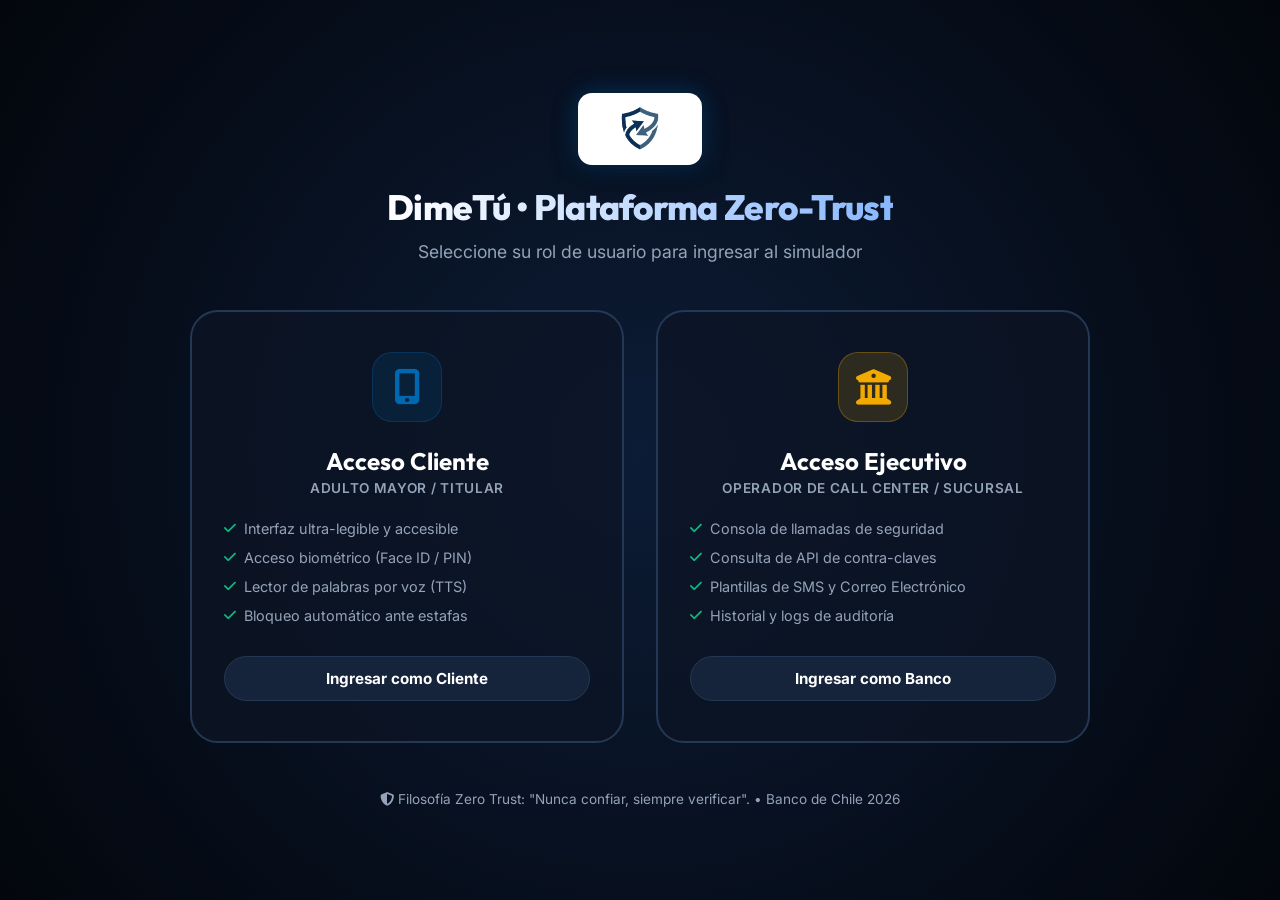
==== index.html @ 4e75d38d "Add DimeTu logo favicon" ====
<!DOCTYPE html>
<html lang="es">
<head>
  <meta charset="UTF-8">
  <meta name="viewport" content="width=device-width, initial-scale=1.0">
  <title>DimeTú - Banco de Chile | Portal de Seguridad Zero-Trust</title>
  <link rel="icon" type="image/png" href="assets/dimetu-logo.png">
  <!-- SEO Tags -->
  <meta name="description" content="DimeTú es una plataforma de seguridad bidireccional basada en Zero Trust. Elige ingresar como Cliente (Adulto Mayor) con interfaz adaptada o como Ejecutivo (Banco de Chile).">
  <meta name="author" content="Banco de Chile - Zero Trust Development">
  <!-- Stylesheets -->
  <link rel="stylesheet" href="style.css">
  <!-- Font Awesome for Icons -->
  <link rel="stylesheet" href="https://cdnjs.cloudflare.com/ajax/libs/font-awesome/6.4.0/css/all.min.css">
</head>
<body>

  <!-- 1. MAIN ROLE SELECTION PORTAL SCREEN -->
  <div class="portal-overlay active" id="state-portal">
    <div class="portal-content">
      <div class="portal-brand">
        <div class="portal-logo">
          <img src="assets/dimetu-logo.png" alt="DimeTú">
        </div>
        <h2>DimeTú &bull; Plataforma Zero-Trust</h2>
        <p>Seleccione su rol de usuario para ingresar al simulador</p>
      </div>

      <div class="portal-cards-grid">
        <!-- Role Card 1: Cliente (Abuelo) -->
        <button class="portal-card" id="enter-client-role-btn">
          <div class="portal-card-icon client">
            <i class="fa-solid fa-mobile-screen-button"></i>
          </div>
          <h3>Acceso Cliente</h3>
          <p class="portal-card-role">Adulto Mayor / Titular</p>
          <ul class="portal-card-features">
            <li><i class="fa-solid fa-check"></i> Interfaz ultra-legible y accesible</li>
            <li><i class="fa-solid fa-check"></i> Acceso biométrico (Face ID / PIN)</li>
            <li><i class="fa-solid fa-check"></i> Lector de palabras por voz (TTS)</li>
            <li><i class="fa-solid fa-check"></i> Bloqueo automático ante estafas</li>
          </ul>
          <span class="portal-card-btn">Ingresar como Cliente</span>
        </button>

        <!-- Role Card 2: Ejecutivo (Banco) -->
        <button class="portal-card" id="enter-bank-role-btn">
          <div class="portal-card-icon bank">
            <i class="fa-solid fa-building-columns"></i>
          </div>
          <h3>Acceso Ejecutivo</h3>
          <p class="portal-card-role">Operador de Call Center / Sucursal</p>
          <ul class="portal-card-features">
            <li><i class="fa-solid fa-check"></i> Consola de llamadas de seguridad</li>
            <li><i class="fa-solid fa-check"></i> Consulta de API de contra-claves</li>
            <li><i class="fa-solid fa-check"></i> Plantillas de SMS y Correo Electrónico</li>
            <li><i class="fa-solid fa-check"></i> Historial y logs de auditoría</li>
          </ul>
          <span class="portal-card-btn">Ingresar como Banco</span>
        </button>
      </div>

      <div class="portal-footer">
        <p><i class="fa-solid fa-shield-halved"></i> Filosofía Zero Trust: "Nunca confiar, siempre verificar". &bull; Banco de Chile 2026</p>
      </div>
    </div>
  </div>

  <!-- 2. CLIENT (GRANDFATHER) VIEW CONTAINER -->
  <div class="role-view-container" id="client-view-container" style="display: none;">
    <!-- Top Bar Client View -->
    <div class="view-header">
      <button class="portal-exit-btn" id="exit-client-btn">
        <i class="fa-solid fa-arrow-left"></i>
        Salir al Portal de Roles
      </button>
      <span class="view-title-tag"><i class="fa-solid fa-mobile-screen"></i> Vista Cliente (Adulto Mayor)</span>
    </div>

    <!-- Centered Smartphone Container -->
    <div class="device-pane client-centered-view">
      <div class="phone-bezel">
        <!-- Physical notch -->
        <div class="phone-notch">
          <div class="notch-speaker"></div>
        </div>
        
        <!-- Status Bar -->
        <div class="phone-status-bar">
          <span class="status-time">15:34</span>
          <div class="status-icons">
            <i class="fa-solid fa-wifi"></i>
            <i class="fa-solid fa-signal"></i>
            <i class="fa-solid fa-battery-three-quarters"></i>
          </div>
        </div>

        <!-- Touch Screen Container -->
        <div class="phone-screen">

          <!-- SCREEN STATE 1: Lock Screen (Face ID / Fingerprint Scan) -->
          <div class="screen-state" id="state-lock">
            <div class="lock-header">
              <h2>Seguridad DimeTú</h2>
              <p>Autentíquese para visualizar la palabra de seguridad de hoy.</p>
            </div>

            <div class="biometric-area">
              <!-- Scanner Frame -->
              <button class="faceid-scanner" id="faceid-scanner" aria-label="Escanear Face ID o Huella Digital">
                <div class="scanner-line"></div>
                <i class="fa-solid fa-face-viewfinder scanner-icon"></i>
              </button>
              <p class="biometric-status" id="biometric-status-msg">Presione el icono para ingresar</p>
            </div>

            <div class="lock-footer">
              <button class="fallback-btn" id="fallback-to-pin-btn">
                <i class="fa-solid fa-keyboard" style="margin-right: 8px;"></i>
                Ingresar con PIN de Celular
              </button>
              <div class="security-shield-footer" style="color: var(--text-secondary); font-size: 0.75rem;">
                <i class="fa-solid fa-lock"></i>
                Autenticación protegida por el celular
              </div>
            </div>
          </div>

          <!-- SCREEN STATE 2: PIN Fallback Screen -->
          <div class="screen-state pin-screen" id="state-pin">
            <div class="pin-header">
              <button class="back-btn" id="back-to-lock-btn" style="position: absolute; left: 1rem; top: 1rem;" aria-label="Volver">
                <i class="fa-solid fa-arrow-left"></i>
              </button>
              <h3>Clave del Dispositivo</h3>
              <p>Ingrese la clave de desbloqueo de su teléfono</p>
            </div>

            <!-- PIN Display Dots -->
            <div class="pin-dots-container">
              <div class="pin-dots">
                <div class="pin-dot"></div>
                <div class="pin-dot"></div>
                <div class="pin-dot"></div>
                <div class="pin-dot"></div>
              </div>
              <p style="text-align: center; font-size: 0.8rem; color: var(--text-secondary); font-style: italic;">
                PIN de prueba: <strong>1234</strong>
              </p>
            </div>

            <!-- Custom Keyboard Pad -->
            <div class="pin-pad">
              <button class="pin-key" data-val="1">1</button>
              <button class="pin-key" data-val="2">2</button>
              <button class="pin-key" data-val="3">3</button>
              <button class="pin-key" data-val="4">4</button>
              <button class="pin-key" data-val="5">5</button>
              <button class="pin-key" data-val="6">6</button>
              <button class="pin-key" data-val="7">7</button>
              <button class="pin-key" data-val="8">8</button>
              <button class="pin-key" data-val="9">9</button>
              <button class="pin-key clear-key" data-val="clear">Limpiar</button>
              <button class="pin-key" data-val="0">0</button>
              <button class="pin-key clear-key" style="opacity: 0; pointer-events: none;">Blank</button>
            </div>
          </div>

          <!-- SCREEN STATE 3: App Dashboard (Revealing the word - Accessible design) -->
          <div class="screen-state dashboard-screen" id="state-dashboard">
            <nav class="app-navbar">
              <div class="app-logo">
                <div class="app-logo-icon">
                  <img src="assets/dimetu-logo.png" alt="DimeTú">
                </div>
                <span class="app-logo-text">DimeTú</span>
              </div>
              <button class="lock-app-btn" id="lock-app-manual" title="Bloquear aplicación" aria-label="Bloquear aplicación">
                <i class="fa-solid fa-right-from-bracket"></i>
              </button>
            </nav>

            <div class="dash-content">
              <!-- Default Verify Button (Big and central for tactile accuracy) -->
              <button class="verify-trigger-btn" id="verify-trigger" aria-label="Verificar Palabra de Hoy">
                <i class="fa-solid fa-key verify-icon"></i>
                <span class="verify-text">Ver palabra<br>de hoy</span>
              </button>

              <!-- Result Word Card (Highly Legible, Big Text) -->
              <div class="word-card" id="word-result-card">
                <div class="word-card-header">
                  <div class="pulse-dot"></div>
                  <span>Identidad Bancaria</span>
                </div>
                
                <div class="word-display-container">
                  <p class="word-text-large" id="client-word">Cóndor Azul</p>
                  <p class="word-meaning-hint">Contra-clave oficial de hoy</p>
                </div>

                <!-- Web speech vocalizer -->
                <button class="audio-btn" id="audio-speaker-btn" aria-label="Escuchar palabra en voz alta">
                  <i class="fa-solid fa-volume-high"></i>
                  <span>Escuchar Palabra</span>
                </button>
                
                <p style="font-size: 0.75rem; color: var(--text-secondary); line-height: 1.3; max-width: 90%;">
                  El ejecutivo del banco que le llama debe decirle exactamente este código.
                </p>
              </div>
            </div>

            <!-- Footer navigation -->
            <div class="dash-footer">
              <button class="history-btn" id="open-history-btn">
                <i class="fa-solid fa-clock-rotate-left"></i>
                Ver palabras de la semana
              </button>
              
              <div class="security-shield-footer">
                <i class="fa-solid fa-shield-halved"></i>
                <span>Verificación segura activa</span>
              </div>
            </div>
          </div>

          <!-- SCREEN STATE 4: History Overlay Screen -->
          <div class="screen-state history-screen" id="state-history">
            <div class="history-nav">
              <button class="back-btn" id="back-to-dash-btn" aria-label="Volver al panel principal">
                <i class="fa-solid fa-arrow-left"></i>
              </button>
              <h3>Palabras de la Semana</h3>
            </div>

            <!-- List items populated dynamically by script -->
            <div class="history-list" id="history-list-container">
              <!-- Simulated elements will render here -->
            </div>
          </div>

          <!-- SCREEN STATE 5: Active Remote Control Warning Lockout Screen -->
          <div class="screen-state remote-blocked-screen" id="state-remote-blocked">
            <div class="warning-animation">
              <i class="fa-solid fa-triangle-exclamation"></i>
            </div>
            <h2 class="danger-title">Acceso Bloqueado</h2>
            <p class="danger-desc">
              Se ha detectado software de control remoto activo (como <span>AnyDesk</span> o <span>TeamViewer</span>) en su dispositivo.
            </p>
            <div class="security-tip-box">
              <strong style="color: var(--danger); display: block; margin-bottom: 4px;">Por seguridad de sus cuentas:</strong>
              Para protegerlo de fraudes y manipulación a distancia, DimeTú suspende la visualización del código mientras estas herramientas estén en ejecución. Cierre la sesión remota para desbloquear.
            </div>
          </div>

        </div>
      </div>
    </div>

    <!-- COLLAPSIBLE SIMULATOR DRAWER (For Developer Testing inside Client View) -->
    <div class="developer-drawer" id="developer-drawer">
      <button class="drawer-toggle-btn" id="drawer-toggle-btn">
        <i class="fa-solid fa-sliders"></i>
        <span>Simular Amenazas</span>
      </button>
      <div class="drawer-content">
        <h4>Panel de Pruebas de Seguridad</h4>
        <p style="font-size: 0.75rem; color: var(--text-secondary); margin-bottom: 1rem;">
          Usa estos controles para simular incidentes en el teléfono del abuelo.
        </p>
        
        <!-- Toggle Biometrics Fail -->
        <div class="drawer-control-item">
          <label class="switch-label">
            <input type="checkbox" id="biometrics-fail-drawer">
            <span>Fuerza Fallo Biométrico</span>
          </label>
        </div>

        <!-- Toggle Remote Access Detected -->
        <div class="drawer-control-item">
          <label class="switch-label danger-switch">
            <input type="checkbox" id="remote-control-drawer">
            <span>Simular Control Remoto Activo</span>
          </label>
        </div>
      </div>
    </div>
  </div>

  <!-- 3. BANK EXECUTIVE VIEW CONTAINER -->
  <div class="role-view-container" id="bank-view-container" style="display: none;">
    <!-- Top Bar Bank View -->
    <div class="view-header">
      <button class="portal-exit-btn" id="exit-bank-btn">
        <i class="fa-solid fa-arrow-left"></i>
        Salir al Portal de Roles
      </button>
      <span class="view-title-tag"><i class="fa-solid fa-building-columns"></i> Vista Banco (Consola Ejecutiva)</span>
    </div>

    <div class="main-container bank-dashboard-layout">
      <!-- Left Panel: Call Center Console -->
      <div class="control-pane">
        <!-- Call Center Widget -->
        <div class="panel-card">
          <h2 class="panel-title">
            <i class="fa-solid fa-headset"></i>
            Centro de Llamados & API del Banco
          </h2>

          <div class="call-center-layout">
            <!-- Widget call dialer -->
            <div class="call-simulator-widget">
              <div class="widget-user-info">
                <div class="user-avatar-placeholder">
                  <i class="fa-solid fa-user-tie"></i>
                </div>
                <div class="user-details">
                  <h4>Ejecutivo de Call Center</h4>
                  <p>Banco de Chile &bull; Canal Telefónico</p>
                </div>
              </div>
              <button class="call-btn" id="dial-client-btn">
                <i class="fa-solid fa-phone"></i>
                Llamar Cliente
              </button>
            </div>

            <!-- Operator Console displaying the correct API word -->
            <div class="call-center-dashboard">
              <div class="console-stat">
                <span class="stat-label">Conexión con Cliente:</span>
                <span class="stat-value" id="exec-call-status">Inactiva</span>
              </div>
              <div class="console-stat">
                <span class="stat-label">Fecha del Sistema API:</span>
                <span class="stat-value" id="exec-word-date">2026-06-13</span>
              </div>
              <div class="console-stat">
                <span class="stat-label">Contra-Clave en Pantalla Ejecutivo:</span>
                <span class="stat-value highlight" id="exec-word-display">Cargando...</span>
              </div>
            </div>

            <!-- Call Dialogue Interactive Logs -->
            <div class="script-console">
              <p style="font-size: 0.75rem; font-weight: 700; color: var(--text-secondary); text-transform: uppercase; letter-spacing: 0.05em; margin-bottom: 6px;">
                Transcripción interactiva de llamada:
              </p>
              <div class="script-log" id="script-logs">
                <div class="log-entry system">Presione "Llamar Cliente" para iniciar el flujo de diálogo interactivo.</div>
              </div>
              <div class="script-actions">
                <button class="script-btn" id="script-action-next" disabled>
                  <span>Avanzar Diálogo</span>
                  <i class="fa-solid fa-chevron-right"></i>
                </button>
                <button class="script-btn" id="script-action-reset" style="flex: 0 0 45px;" title="Resetear diálogo" aria-label="Resetear diálogo">
                  <i class="fa-solid fa-rotate-left"></i>
                </button>
              </div>
            </div>
          </div>
        </div>

        <!-- Simulation Tools panel -->
        <div class="panel-card">
          <h2 class="panel-title">
            <i class="fa-solid fa-sliders"></i>
            Controles del Simulador API
          </h2>
          
          <div class="simulator-tools-bank">
            <div class="date-shifter-control" style="display: flex; flex-direction: column; gap: 6px;">
              <label for="sim-date-shift" style="font-size: 0.85rem; font-weight: 600; color: var(--text-secondary);">
                Desplazar fecha del sistema (Para testear códigos pasados/futuros):
              </label>
              <select id="sim-date-shift" style="background: var(--bg-card-light); border: 1px solid var(--border-color); color: white; padding: 0.65rem; border-radius: 10px; font-family: var(--font-body); outline: none;">
                <option value="0">Hoy (Código Actual)</option>
                <option value="1">Mañana (+1 día)</option>
                <option value="-1">Ayer (-1 día)</option>
                <option value="-2">Hace 2 días</option>
                <option value="-3">Hace 3 días</option>
                <option value="-4">Hace 4 días</option>
                <option value="-5">Hace 5 días</option>
                <option value="-6">Hace 6 días</option>
              </select>
            </div>
            
            <p style="font-size: 0.75rem; color: var(--text-secondary); margin-top: 8px;">
              * Al cambiar la fecha, la API generará una contra-clave diferente utilizando la fecha modificada como semilla de encriptación.
            </p>
          </div>
        </div>
      </div>

      <!-- Right Panel: Channels and Audits -->
      <div class="control-pane">
        <!-- Written Validation Channels -->
        <div class="panel-card">
          <h2 class="panel-title">
            <i class="fa-solid fa-envelope-open-text"></i>
            Validación en Canales Escritos
          </h2>

          <div class="channels-layout">
            <!-- Device Tabs -->
            <div class="mock-device-tabs">
              <button class="tab-btn active" data-tab="sms">Notificación SMS</button>
              <button class="tab-btn" data-tab="email">Correo Electrónico</button>
            </div>

            <!-- SMS Tab -->
            <div class="tab-content active" id="tab-sms">
              <p style="font-size: 0.8rem; color: var(--text-secondary); margin-bottom: 8px;">
                Los SMS legítimos prependen de forma obligatoria el sello dinámico DimeTú:
              </p>
              <div class="sms-inbox">
                <div class="sms-bubble">
                  <p id="sms-content-text">
                    <span class="sms-header-prefix">DimeTú: Cóndor Azul</span>Banco de Chile informa: Se ha programado una transferencia de $150.000...
                  </p>
                  <div class="sms-time" id="sms-time-stamp">2026-06-13 15:34</div>
                </div>
              </div>
            </div>

            <!-- Email Tab -->
            <div class="tab-content" id="tab-email">
              <p style="font-size: 0.8rem; color: var(--text-secondary); margin-bottom: 8px;">
                El correo incorpora un sello de autenticidad integrado de lectura rápida:
              </p>
              <div class="email-client">
                <div class="email-headers">
                  <div class="email-field"><span>De:</span> Banco de Chile &lt;notificaciones@bancodechile.cl&gt;</div>
                  <div class="email-field"><span>Para:</span> juan.valencia@chile.cl</div>
                  <div class="email-field" style="font-weight: 600;"><span>Asunto:</span> <span id="email-subject-text">[DimeTú: Cóndor Azul] Notificación de Ingreso</span></div>
                  <div class="email-field"><span>Fecha:</span> <span id="email-date-text">2026-06-13 15:34</span></div>
                </div>
                
                <div class="email-body">
                  <!-- Sello DimeTú -->
                  <div class="email-secure-header">
                    <i class="fa-solid fa-shield-check email-secure-icon"></i>
                    <div class="email-secure-text">
                      Sello de Confianza DimeTú de hoy: 
                      <strong class="email-secure-badge" id="email-badge-word">Cóndor Azul</strong>
                      <br>
                      <span style="font-size: 0.75rem; color: #4a5568;">Verifique este sello en su app para garantizar que este correo es real.</span>
                    </div>
                  </div>
                  
                  <p style="margin-bottom: 0.5rem;">Estimado cliente Juan José,</p>
                  <p style="margin-bottom: 0.5rem;">Le informamos que se ha registrado una conexión exitosa a su Banca en Línea desde un nuevo dispositivo móvil.</p>
                  <p style="margin-bottom: 0.5rem; font-size: 0.8rem; color: #718096;">Detalles del Acceso:<br>&bull; Ubicación: Santiago, Chile<br>&bull; Navegador: Chrome / OS X</p>
                  <p>Si no reconoce esta conexión, le solicitamos bloquear preventivamente sus claves en la sección de seguridad.</p>
                </div>
              </div>
            </div>
          </div>
        </div>

        <!-- System Audit Log widget -->
        <div class="panel-card">
          <h2 class="panel-title">
            <i class="fa-solid fa-receipt"></i>
            Logs de Auditoría Global (API)
          </h2>
          <div class="call-center-dashboard" style="max-height: 150px; overflow-y: auto; padding: 0.75rem; font-family: monospace; font-size: 0.75rem; color: var(--text-secondary);" id="system-audit-logs">
            [17:43:53] API de Banco de Chile conectada.<br>
            [17:43:53] Base de datos de sustantivos cargada (160 registros).<br>
            [17:43:53] Base de datos de adjetivos cargada (160 registros).<br>
            [17:43:53] Clave del dispositivo configurada (deviceCredential local).
          </div>
        </div>
      </div>
    </div>
  </div>

  <!-- Main Application Script -->
  <script src="app.js"></script>
</body>
</html>
---- style.css ----
/* Import high-quality Google Fonts */
@import url('https://fonts.googleapis.com/css2?family=Inter:wght@400;500;600;700&family=Outfit:wght@400;600;700;800&display=swap');

:root {
  /* Color Palette - Chile Banking Inspired & High Contrast */
  --bg-primary: #040810;
  --bg-card: #0c1524;
  --bg-card-light: #16243b;
  --border-color: #243754;
  
  --primary: #0067b1; /* Chile Bank Blue */
  --primary-glow: rgba(0, 103, 177, 0.4);
  --primary-dark: #004b82;
  
  --accent: #f2a900; /* Chile Bank Gold */
  --accent-glow: rgba(242, 169, 0, 0.3);
  
  --success: #10b981; /* Emerald Green */
  --success-glow: rgba(16, 185, 129, 0.3);
  
  --danger: #ef4444; /* Crimson Red */
  --danger-glow: rgba(239, 68, 68, 0.4);
  
  --warning: #f59e0b; /* Amber */
  
  --text-primary: #ffffff;
  --text-secondary: #94a3b8;
  --text-dark: #0f172a;
  
  --font-title: 'Outfit', -apple-system, BlinkMacSystemFont, sans-serif;
  --font-body: 'Inter', -apple-system, BlinkMacSystemFont, sans-serif;
  
  --shadow-sm: 0 2px 8px rgba(0,0,0,0.5);
  --shadow-lg: 0 10px 30px rgba(0, 0, 0, 0.7);
  --transition-normal: all 0.3s cubic-bezier(0.4, 0, 0.2, 1);
}

/* Base Reset & Scrollbar */
* {
  box-sizing: border-box;
  margin: 0;
  padding: 0;
}

body {
  background-color: var(--bg-primary);
  color: var(--text-primary);
  font-family: var(--font-body);
  min-height: 100vh;
  display: flex;
  flex-direction: column;
  overflow-x: hidden;
}

/* Layout - Side by Side Simulator */
header {
  background: linear-gradient(135deg, #091322 0%, #03060c 100%);
  border-bottom: 1px solid var(--border-color);
  padding: 1.25rem 2rem;
  display: flex;
  justify-content: space-between;
  align-items: center;
  position: relative;
  z-index: 10;
}

.brand {
  display: flex;
  align-items: center;
  gap: 0.75rem;
}

.brand-logo {
  background: linear-gradient(135deg, var(--primary) 0%, #004b82 100%);
  width: 40px;
  height: 40px;
  border-radius: 10px;
  display: flex;
  align-items: center;
  justify-content: center;
  font-weight: 800;
  font-size: 1.4rem;
  color: #fff;
  font-family: var(--font-title);
  box-shadow: 0 0 15px var(--primary-glow);
}

.brand-info h1 {
  font-family: var(--font-title);
  font-size: 1.5rem;
  font-weight: 700;
  letter-spacing: -0.025em;
  background: linear-gradient(to right, #ffffff, #88b7ff);
  -webkit-background-clip: text;
  -webkit-text-fill-color: transparent;
}

.brand-info p {
  font-size: 0.8rem;
  color: var(--text-secondary);
  font-weight: 500;
}

.main-container {
  display: grid;
  grid-template-columns: 1fr 1.2fr;
  flex: 1;
  width: 100%;
  max-width: 1500px;
  margin: 0 auto;
  padding: 2rem;
  gap: 2.5rem;
  align-items: stretch;
}

/* LEFT PANEL - Mobile Device Simulator Container */
.device-pane {
  display: flex;
  flex-direction: column;
  align-items: center;
  justify-content: center;
}

/* Accessible Phone Frame */
.phone-bezel {
  background: #090e16;
  border: 12px solid #28374d;
  border-radius: 48px;
  width: 380px;
  height: 760px;
  box-shadow: var(--shadow-lg), 0 0 40px rgba(0, 103, 177, 0.15);
  position: relative;
  overflow: hidden;
  display: flex;
  flex-direction: column;
}

/* Phone Top Camera Notch */
.phone-notch {
  background: #28374d;
  width: 140px;
  height: 25px;
  border-bottom-left-radius: 18px;
  border-bottom-right-radius: 18px;
  position: absolute;
  top: 0;
  left: 50%;
  transform: translateX(-50%);
  z-index: 100;
  display: flex;
  justify-content: center;
  align-items: center;
}

.notch-speaker {
  width: 45px;
  height: 4px;
  background: #090e16;
  border-radius: 2px;
}

/* Phone Status Bar */
.phone-status-bar {
  height: 38px;
  padding: 12px 24px 0;
  display: flex;
  justify-content: space-between;
  align-items: center;
  font-size: 0.75rem;
  font-weight: 600;
  color: var(--text-secondary);
  z-index: 90;
  user-select: none;
}

.status-icons {
  display: flex;
  align-items: center;
  gap: 6px;
}

/* Client Screen Content Router */
.phone-screen {
  flex: 1;
  position: relative;
  display: flex;
  flex-direction: column;
  background-color: var(--bg-card);
  padding: 1.5rem;
  overflow: hidden;
}

/* SCREEN STATES */

/* State 1: Lock Screen (Face ID Simulation / PIN) */
.screen-state {
  position: absolute;
  top: 0;
  left: 0;
  width: 100%;
  height: 100%;
  padding: 1.75rem;
  display: none;
  flex-direction: column;
  z-index: 10;
  background-color: var(--bg-card);
}

.screen-state.active {
  display: flex;
}

.lock-screen {
  justify-content: space-between;
  align-items: center;
  text-align: center;
}

.lock-header {
  margin-top: 1.5rem;
}

.lock-header h2 {
  font-family: var(--font-title);
  font-size: 1.8rem;
  color: var(--text-primary);
  margin-bottom: 0.5rem;
}

.lock-header p {
  font-size: 0.95rem;
  color: var(--text-secondary);
  line-height: 1.4;
}

/* Face ID Target Scanner */
.biometric-area {
  display: flex;
  flex-direction: column;
  align-items: center;
  justify-content: center;
  margin: auto 0;
  gap: 1.5rem;
  position: relative;
}

.faceid-scanner {
  width: 130px;
  height: 130px;
  border: 4px solid var(--border-color);
  border-radius: 36px;
  position: relative;
  display: flex;
  align-items: center;
  justify-content: center;
  transition: var(--transition-normal);
  background: var(--bg-card-light);
  color: var(--text-primary);
  cursor: pointer;
  outline: none;
}

.faceid-scanner:hover {
  background: var(--border-color);
  transform: scale(1.04);
}

.faceid-scanner:active {
  transform: scale(0.96);
}

.faceid-scanner.scanning {
  border-color: var(--primary);
  box-shadow: 0 0 25px rgba(0, 103, 177, 0.3);
}

.faceid-scanner.success {
  border-color: var(--success);
  box-shadow: 0 0 25px var(--success-glow);
}

.faceid-scanner.error {
  border-color: var(--danger);
  box-shadow: 0 0 25px var(--danger-glow);
}

/* Bracket styling for scanning look */
.faceid-scanner::before,
.faceid-scanner::after {
  content: '';
  position: absolute;
  width: 24px;
  height: 24px;
  border-color: var(--primary);
  border-style: solid;
  transition: var(--transition-normal);
}

.faceid-scanner.success::before,
.faceid-scanner.success::after {
  border-color: var(--success);
}

.faceid-scanner.error::before,
.faceid-scanner.error::after {
  border-color: var(--danger);
}

/* Top-Left Bracket */
.faceid-scanner::before {
  top: -6px;
  left: -6px;
  border-width: 4px 0 0 4px;
  border-top-left-radius: 12px;
}
/* Bottom-Right Bracket */
.faceid-scanner::after {
  bottom: -6px;
  right: -6px;
  border-width: 0 4px 4px 0;
  border-bottom-right-radius: 12px;
}

/* Scanner Laser Line */
.scanner-line {
  position: absolute;
  top: 10%;
  left: 10%;
  width: 80%;
  height: 3px;
  background: linear-gradient(90deg, transparent, var(--primary), transparent);
  box-shadow: 0 0 8px var(--primary);
  display: none;
  animation: scan 2s infinite ease-in-out;
}

.faceid-scanner.scanning .scanner-line {
  display: block;
}

.scanner-icon {
  font-size: 3.5rem;
  color: var(--text-secondary);
  transition: var(--transition-normal);
}

.faceid-scanner.scanning .scanner-icon {
  color: var(--primary);
  transform: scale(1.05);
}

.faceid-scanner.success .scanner-icon {
  color: var(--success);
  transform: scale(1.1);
}

.faceid-scanner.error .scanner-icon {
  color: var(--danger);
}

/* Biometrics Status Message */
.biometric-status {
  font-size: 1rem;
  font-weight: 600;
  color: var(--text-secondary);
  text-align: center;
  height: 24px;
}

.lock-footer {
  width: 100%;
  display: flex;
  flex-direction: column;
  gap: 0.75rem;
  margin-bottom: 1rem;
}

/* Fallback Pattern / PIN trigger */
.fallback-btn {
  background: var(--bg-card-light);
  border: 1px solid var(--border-color);
  color: var(--text-primary);
  font-family: var(--font-body);
  font-weight: 600;
  padding: 1rem;
  border-radius: 14px;
  font-size: 1rem;
  cursor: pointer;
  width: 100%;
  transition: var(--transition-normal);
}

.fallback-btn:hover {
  background: var(--border-color);
}

/* State 2: PIN Pad Screen */
.pin-screen {
  justify-content: space-between;
  align-items: center;
  background-color: var(--bg-card);
}

.pin-header {
  text-align: center;
  margin-top: 1rem;
}

.pin-header h3 {
  font-family: var(--font-title);
  font-size: 1.5rem;
  margin-bottom: 0.25rem;
}

.pin-header p {
  font-size: 0.85rem;
  color: var(--text-secondary);
}

.pin-dots {
  display: flex;
  gap: 1.25rem;
  justify-content: center;
  margin: 1.5rem 0;
}

.pin-dot {
  width: 16px;
  height: 16px;
  border-radius: 50%;
  border: 2px solid var(--border-color);
  background-color: transparent;
  transition: var(--transition-normal);
}

.pin-dot.filled {
  background-color: var(--primary);
  border-color: var(--primary);
  box-shadow: 0 0 10px var(--primary-glow);
}

.pin-dot.error {
  background-color: var(--danger);
  border-color: var(--danger);
  animation: shake 0.3s;
}

.pin-pad {
  display: grid;
  grid-template-columns: repeat(3, 1fr);
  gap: 1rem;
  width: 100%;
  max-width: 280px;
  margin-bottom: 1.5rem;
}

.pin-key {
  aspect-ratio: 1;
  border-radius: 50%;
  background: var(--bg-card-light);
  border: 1px solid var(--border-color);
  color: var(--text-primary);
  font-size: 1.6rem;
  font-weight: 700;
  font-family: var(--font-title);
  display: flex;
  align-items: center;
  justify-content: center;
  cursor: pointer;
  transition: var(--transition-normal);
  user-select: none;
}

.pin-key:active {
  background: var(--primary);
  border-color: var(--primary);
  transform: scale(0.95);
}

.pin-key.clear-key {
  font-size: 0.95rem;
  font-weight: 600;
  background: transparent;
  border-color: transparent;
}

.pin-key.clear-key:active {
  background: transparent;
  color: var(--danger);
}

/* STATE 3: App Dashboard - Elder-optimized Screen */
.dashboard-screen {
  background-color: var(--bg-card);
  justify-content: space-between;
  padding: 1.25rem;
}

.app-navbar {
  display: flex;
  justify-content: space-between;
  align-items: center;
  border-bottom: 1px solid var(--border-color);
  padding-bottom: 0.75rem;
}

.app-logo {
  display: flex;
  align-items: center;
  gap: 0.5rem;
}

.app-logo-icon {
  background: #fff;
  width: 48px;
  height: 28px;
  border-radius: 6px;
  display: flex;
  align-items: center;
  justify-content: center;
  padding: 0.25rem;
  box-shadow: 0 2px 8px rgba(0, 0, 0, 0.12);
}

.app-logo-icon img {
  display: block;
  width: 100%;
  height: 100%;
  object-fit: contain;
}

.app-logo-text {
  font-family: var(--font-title);
  font-weight: 700;
  font-size: 1.15rem;
  letter-spacing: -0.01em;
}

.lock-app-btn {
  background: none;
  border: none;
  color: var(--text-secondary);
  font-size: 1.25rem;
  cursor: pointer;
  padding: 4px;
}

/* Main Verification Card Area */
.dash-content {
  flex: 1;
  display: flex;
  flex-direction: column;
  justify-content: center;
  align-items: center;
  gap: 1.5rem;
  margin: 1rem 0;
}

/* Verification Trigger Button (Primary action for older adult) */
.verify-trigger-btn {
  background: linear-gradient(135deg, var(--primary) 0%, var(--primary-dark) 100%);
  border: 4px solid var(--border-color);
  width: 170px;
  height: 170px;
  border-radius: 50%;
  display: flex;
  flex-direction: column;
  align-items: center;
  justify-content: center;
  gap: 0.75rem;
  cursor: pointer;
  box-shadow: 0 10px 25px rgba(0, 0, 0, 0.4), 0 0 0 0px rgba(0, 103, 177, 0.3);
  transition: var(--transition-normal);
  animation: pulse-border 2.5s infinite;
}

.verify-trigger-btn:hover {
  transform: translateY(-4px);
  border-color: var(--primary);
}

.verify-trigger-btn:active {
  transform: translateY(1px);
}

.verify-icon {
  font-size: 2.75rem;
  color: var(--accent);
  text-shadow: 0 2px 10px var(--accent-glow);
}

.verify-text {
  font-family: var(--font-title);
  font-size: 1.05rem;
  font-weight: 700;
  color: #fff;
  text-align: center;
  line-height: 1.2;
}

/* Revealed Word Result Card - Extremely legible */
.word-card {
  width: 100%;
  background: linear-gradient(135deg, #0e1d33 0%, #081224 100%);
  border: 2px solid var(--border-color);
  border-radius: 24px;
  padding: 1.5rem;
  display: none;
  flex-direction: column;
  align-items: center;
  text-align: center;
  gap: 1rem;
  box-shadow: var(--shadow-sm);
  animation: zoom-in 0.4s cubic-bezier(0.34, 1.56, 0.64, 1);
}

.word-card.visible {
  display: flex;
}

.word-card-header {
  font-size: 0.95rem;
  color: var(--text-secondary);
  font-weight: 600;
  text-transform: uppercase;
  letter-spacing: 0.05em;
  display: flex;
  align-items: center;
  gap: 6px;
}

.word-card-header .pulse-dot {
  width: 8px;
  height: 8px;
  border-radius: 50%;
  background-color: var(--success);
  box-shadow: 0 0 8px var(--success-glow);
  animation: pulse-glow 1.5s infinite;
}

/* GIANT legible output text */
.word-display-container {
  display: flex;
  flex-direction: column;
  gap: 0.5rem;
  width: 100%;
  align-items: center;
}

.word-text-large {
  font-family: var(--font-title);
  font-size: 2.2rem;
  font-weight: 800;
  color: var(--accent);
  letter-spacing: -0.01em;
  line-height: 1.2;
  word-break: break-word;
  padding: 0.25rem 0;
  border-bottom: 2px dashed rgba(242, 169, 0, 0.2);
  width: 100%;
}

.word-meaning-hint {
  font-size: 0.9rem;
  color: var(--text-secondary);
  line-height: 1.4;
  font-weight: 500;
}

/* Voice speaker button - Tactile accessibility */
.audio-btn {
  background: var(--bg-card-light);
  border: 1px solid var(--border-color);
  color: #fff;
  font-family: var(--font-body);
  font-weight: 600;
  font-size: 0.95rem;
  padding: 0.65rem 1.25rem;
  border-radius: 50px;
  display: flex;
  align-items: center;
  gap: 0.5rem;
  cursor: pointer;
  transition: var(--transition-normal);
}

.audio-btn:hover {
  background: var(--primary);
  border-color: var(--primary);
}

.audio-btn i {
  font-size: 1.15rem;
  color: var(--accent);
}

/* Bottom Actions Panel */
.dash-footer {
  width: 100%;
  display: flex;
  flex-direction: column;
  gap: 0.75rem;
}

.history-btn {
  background: var(--bg-card-light);
  border: 1px solid var(--border-color);
  color: var(--text-primary);
  font-family: var(--font-body);
  font-weight: 600;
  font-size: 1.05rem;
  padding: 1rem;
  border-radius: 16px;
  cursor: pointer;
  display: flex;
  align-items: center;
  justify-content: center;
  gap: 0.5rem;
  transition: var(--transition-normal);
}

.history-btn:hover {
  background: var(--border-color);
}

.security-shield-footer {
  display: flex;
  align-items: center;
  justify-content: center;
  gap: 0.5rem;
  font-size: 0.8rem;
  color: var(--success);
  font-weight: 600;
}

/* STATE 4: History Overlay Screen */
.history-screen {
  background-color: #060b13;
  justify-content: flex-start;
  gap: 1.25rem;
}

.history-nav {
  display: flex;
  align-items: center;
  gap: 1rem;
  border-bottom: 1px solid var(--border-color);
  padding-bottom: 0.75rem;
  width: 100%;
}

.back-btn {
  background: none;
  border: none;
  color: var(--text-primary);
  font-size: 1.5rem;
  cursor: pointer;
  padding: 4px;
}

.history-nav h3 {
  font-family: var(--font-title);
  font-size: 1.4rem;
}

.history-list {
  display: flex;
  flex-direction: column;
  gap: 0.85rem;
  overflow-y: auto;
  flex: 1;
  width: 100%;
  padding-right: 2px;
}

/* History items - accessible list */
.history-item {
  background: var(--bg-card);
  border: 1.5px solid var(--border-color);
  border-radius: 16px;
  padding: 0.85rem 1.2rem;
  display: flex;
  justify-content: space-between;
  align-items: center;
  transition: var(--transition-normal);
}

.history-item.today {
  border-color: var(--primary);
  background: rgba(0, 103, 177, 0.08);
}

.history-date-info {
  display: flex;
  flex-direction: column;
  gap: 2px;
}

.history-date {
  font-size: 0.8rem;
  color: var(--text-secondary);
  font-weight: 600;
  text-transform: uppercase;
}

.history-label {
  font-size: 1.05rem;
  font-weight: 700;
  color: var(--text-primary);
}

.history-word {
  font-family: var(--font-title);
  font-size: 1.25rem;
  font-weight: 700;
  color: var(--accent);
}

/* STATE 5: Active Security Warning Lockout Screen */
.remote-blocked-screen {
  background-color: #120303;
  border: 4px solid var(--danger);
  justify-content: center;
  align-items: center;
  text-align: center;
  padding: 2rem;
  z-index: 200;
}

.warning-animation {
  width: 90px;
  height: 90px;
  border-radius: 50%;
  background: rgba(239, 68, 68, 0.1);
  display: flex;
  align-items: center;
  justify-content: center;
  margin-bottom: 2rem;
  border: 2px solid var(--danger);
  animation: flash-warning 1.2s infinite;
}

.warning-animation i {
  font-size: 3.5rem;
  color: var(--danger);
}

.danger-title {
  font-family: var(--font-title);
  color: var(--danger);
  font-size: 1.8rem;
  font-weight: 800;
  margin-bottom: 1rem;
  text-transform: uppercase;
}

.danger-desc {
  font-size: 1.1rem;
  line-height: 1.6;
  color: var(--text-primary);
  font-weight: 600;
  margin-bottom: 2rem;
}

.danger-desc span {
  color: var(--accent);
}

.security-tip-box {
  background: rgba(0, 0, 0, 0.4);
  border: 1px solid rgba(239, 68, 68, 0.2);
  border-radius: 12px;
  padding: 1rem;
  font-size: 0.85rem;
  color: var(--text-secondary);
  line-height: 1.4;
  text-align: left;
}

/* RIGHT PANEL - Banking Portal, Call Simulator and Simulator Controls */
.control-pane {
  display: flex;
  flex-direction: column;
  gap: 2rem;
}

.panel-card {
  background: var(--bg-card);
  border: 1px solid var(--border-color);
  border-radius: 24px;
  padding: 2rem;
  box-shadow: var(--shadow-sm);
  display: flex;
  flex-direction: column;
  gap: 1.5rem;
}

.panel-title {
  font-family: var(--font-title);
  font-size: 1.4rem;
  font-weight: 700;
  display: flex;
  align-items: center;
  gap: 0.75rem;
  border-bottom: 1.5px solid var(--border-color);
  padding-bottom: 0.85rem;
}

.panel-title i {
  color: var(--accent);
}

/* Simulation Controls Panel */
.simulator-tools {
  display: grid;
  grid-template-columns: repeat(2, 1fr);
  gap: 1rem;
}

.toggle-switch-wrapper {
  background: var(--bg-card-light);
  border: 1px solid var(--border-color);
  border-radius: 16px;
  padding: 1rem;
  display: flex;
  justify-content: space-between;
  align-items: center;
  transition: var(--transition-normal);
}

.toggle-switch-wrapper:hover {
  border-color: var(--primary);
}

.toggle-label {
  display: flex;
  flex-direction: column;
  gap: 2px;
  cursor: pointer;
}

.toggle-title {
  font-weight: 600;
  font-size: 0.95rem;
}

.toggle-desc {
  font-size: 0.75rem;
  color: var(--text-secondary);
}

/* Standard slider styling */
.switch {
  position: relative;
  display: inline-block;
  width: 50px;
  height: 28px;
  flex-shrink: 0;
}

.switch input {
  opacity: 0;
  width: 0;
  height: 0;
}

.slider {
  position: absolute;
  cursor: pointer;
  top: 0;
  left: 0;
  right: 0;
  bottom: 0;
  background-color: #2b394e;
  transition: .4s;
  border-radius: 28px;
}

.slider:before {
  position: absolute;
  content: "";
  height: 20px;
  width: 20px;
  left: 4px;
  bottom: 4px;
  background-color: white;
  transition: .4s;
  border-radius: 50%;
}

input:checked + .slider {
  background-color: var(--success);
}

input:checked + .slider:before {
  transform: translateX(22px);
}

input#remote-control:checked + .slider {
  background-color: var(--danger);
  box-shadow: 0 0 10px var(--danger-glow);
}

/* Call Center Simulator View */
.call-center-layout {
  display: flex;
  flex-direction: column;
  gap: 1rem;
}

.call-simulator-widget {
  background: var(--bg-card-light);
  border: 1.5px solid var(--border-color);
  border-radius: 16px;
  padding: 1.25rem;
  display: flex;
  align-items: center;
  justify-content: space-between;
}

.widget-user-info {
  display: flex;
  align-items: center;
  gap: 1rem;
}

.user-avatar-placeholder {
  width: 48px;
  height: 48px;
  border-radius: 50%;
  background: var(--border-color);
  display: flex;
  align-items: center;
  justify-content: center;
  font-size: 1.5rem;
  color: var(--text-secondary);
}

.user-details h4 {
  font-size: 1rem;
  font-weight: 600;
  color: var(--text-primary);
}

.user-details p {
  font-size: 0.8rem;
  color: var(--text-secondary);
}

.call-btn {
  background: var(--success);
  border: none;
  color: white;
  font-family: var(--font-body);
  font-weight: 600;
  padding: 0.75rem 1.25rem;
  border-radius: 30px;
  cursor: pointer;
  display: flex;
  align-items: center;
  gap: 0.5rem;
  transition: var(--transition-normal);
  box-shadow: 0 4px 10px var(--success-glow);
}

.call-btn:hover {
  filter: brightness(1.15);
  transform: translateY(-2px);
}

.call-btn.active-call {
  background: var(--danger);
  box-shadow: 0 4px 10px var(--danger-glow);
}

/* Call Center Script Console */
.script-console {
  background: #060b13;
  border: 1px dashed var(--border-color);
  border-radius: 16px;
  padding: 1.25rem;
  min-height: 180px;
  display: flex;
  flex-direction: column;
  justify-content: space-between;
}

.script-log {
  font-size: 0.9rem;
  line-height: 1.5;
  color: var(--text-secondary);
  max-height: 160px;
  overflow-y: auto;
  display: flex;
  flex-direction: column;
  gap: 0.75rem;
}

.log-entry {
  padding-bottom: 0.5rem;
  border-bottom: 1px solid rgba(36, 55, 84, 0.3);
}

.log-entry.client {
  color: var(--text-primary);
}

.log-entry.executive {
  color: var(--accent);
}

.log-entry.system {
  font-style: italic;
  color: var(--text-secondary);
}

.script-actions {
  display: flex;
  gap: 0.75rem;
  margin-top: 1rem;
}

.script-btn {
  flex: 1;
  background: var(--bg-card-light);
  border: 1px solid var(--border-color);
  color: var(--text-primary);
  font-family: var(--font-body);
  font-weight: 500;
  padding: 0.65rem;
  border-radius: 10px;
  font-size: 0.85rem;
  cursor: pointer;
  transition: var(--transition-normal);
  display: flex;
  align-items: center;
  justify-content: center;
  gap: 4px;
}

.script-btn:hover:not(:disabled) {
  border-color: var(--primary);
  background: rgba(0, 103, 177, 0.1);
}

.script-btn:disabled {
  opacity: 0.4;
  cursor: not-allowed;
}

.call-center-dashboard {
  background: rgba(9, 14, 22, 0.8);
  border: 1px solid var(--border-color);
  border-radius: 16px;
  padding: 1.25rem;
}

.console-stat {
  display: flex;
  justify-content: space-between;
  align-items: center;
  padding: 0.5rem 0;
  border-bottom: 1px solid rgba(36, 55, 84, 0.5);
}

.console-stat:last-child {
  border-bottom: none;
}

.stat-label {
  font-size: 0.85rem;
  color: var(--text-secondary);
  font-weight: 500;
}

.stat-value {
  font-weight: 700;
  font-size: 0.95rem;
  color: var(--text-primary);
}

.stat-value.highlight {
  color: var(--accent);
}

/* SMS and Emails Simulator View */
.channels-layout {
  display: flex;
  flex-direction: column;
  gap: 1.25rem;
}

.mock-device-tabs {
  display: flex;
  border-bottom: 1.5px solid var(--border-color);
}

.tab-btn {
  background: none;
  border: none;
  color: var(--text-secondary);
  font-family: var(--font-title);
  font-weight: 600;
  font-size: 1rem;
  padding: 0.75rem 1.5rem;
  cursor: pointer;
  position: relative;
  transition: var(--transition-normal);
}

.tab-btn:hover {
  color: var(--text-primary);
}

.tab-btn.active {
  color: var(--primary);
}

.tab-btn.active::after {
  content: '';
  position: absolute;
  bottom: -1.5px;
  left: 0;
  width: 100%;
  height: 2px;
  background-color: var(--primary);
  box-shadow: 0 0 8px var(--primary-glow);
}

.tab-content {
  display: none;
  animation: fade-in 0.3s ease-out;
}

.tab-content.active {
  display: block;
}

/* Mock SMS interface */
.sms-inbox {
  background: #080f1a;
  border-radius: 16px;
  padding: 1rem;
  border: 1px solid var(--border-color);
  max-height: 250px;
  overflow-y: auto;
  display: flex;
  flex-direction: column;
  gap: 1rem;
}

.sms-bubble {
  background: var(--bg-card-light);
  border: 1px solid var(--border-color);
  padding: 1rem;
  border-radius: 18px;
  max-width: 85%;
  align-self: flex-start;
  font-size: 0.9rem;
  line-height: 1.4;
  position: relative;
}

.sms-bubble::before {
  content: '';
  position: absolute;
  bottom: 0;
  left: -8px;
  width: 16px;
  height: 16px;
  background: var(--bg-card-light);
  border-left: 1px solid var(--border-color);
  border-bottom: 1px solid var(--border-color);
  transform: skewX(20deg);
  border-bottom-left-radius: 6px;
  z-index: -1;
}

.sms-header-prefix {
  background: rgba(242, 169, 0, 0.15);
  border: 1px solid var(--accent);
  color: var(--accent);
  border-radius: 4px;
  padding: 2px 6px;
  font-size: 0.75rem;
  font-weight: 700;
  margin-right: 6px;
  display: inline-block;
}

.sms-time {
  font-size: 0.7rem;
  color: var(--text-secondary);
  margin-top: 6px;
  text-align: right;
}

/* Mock Email Interface */
.email-client {
  background: #ffffff;
  color: #1a202c;
  border-radius: 16px;
  padding: 1.25rem;
  border: 1px solid #cbd5e0;
  display: flex;
  flex-direction: column;
  gap: 1rem;
  box-shadow: var(--shadow-sm);
  max-height: 320px;
  overflow-y: auto;
}

.email-headers {
  border-bottom: 1px solid #e2e8f0;
  padding-bottom: 0.75rem;
  font-size: 0.85rem;
  display: flex;
  flex-direction: column;
  gap: 4px;
}

.email-field span {
  font-weight: 700;
  color: #4a5568;
  width: 60px;
  display: inline-block;
}

.email-body {
  font-size: 0.9rem;
  line-height: 1.5;
  color: #2d3748;
}

.email-secure-header {
  border: 2px solid var(--primary);
  background: rgba(0, 103, 177, 0.05);
  border-radius: 8px;
  padding: 0.75rem 1rem;
  margin-bottom: 1rem;
  display: flex;
  align-items: center;
  gap: 0.75rem;
}

.email-secure-icon {
  color: var(--primary);
  font-size: 1.5rem;
}

.email-secure-text {
  font-size: 0.8rem;
  color: #1a202c;
}

.email-secure-text strong {
  color: var(--primary);
}

.email-secure-badge {
  background: var(--accent);
  color: var(--text-dark);
  font-weight: 700;
  padding: 2px 6px;
  border-radius: 4px;
  font-size: 0.75rem;
}

/* FOOTER */
footer {
  text-align: center;
  padding: 1.5rem;
  color: var(--text-secondary);
  font-size: 0.85rem;
  border-top: 1px solid var(--border-color);
  background: #03060c;
  margin-top: auto;
}

/* KEYFRAMES ANIMATIONS */
@keyframes scan {
  0%, 100% {
    top: 10%;
  }
  50% {
    top: 85%;
  }
}

@keyframes pulse-glow {
  0%, 100% {
    transform: scale(1);
    opacity: 0.8;
  }
  50% {
    transform: scale(1.3);
    opacity: 1;
    box-shadow: 0 0 12px var(--success);
  }
}

@keyframes pulse-border {
  0% {
    box-shadow: 0 10px 25px rgba(0, 0, 0, 0.4), 0 0 0 0px rgba(0, 103, 177, 0.4);
  }
  70% {
    box-shadow: 0 10px 25px rgba(0, 0, 0, 0.4), 0 0 0 15px rgba(0, 103, 177, 0);
  }
  100% {
    box-shadow: 0 10px 25px rgba(0, 0, 0, 0.4), 0 0 0 0px rgba(0, 103, 177, 0);
  }
}

@keyframes flash-warning {
  0%, 100% {
    background: rgba(239, 68, 68, 0.08);
    border-color: rgba(239, 68, 68, 0.4);
    box-shadow: none;
  }
  50% {
    background: rgba(239, 68, 68, 0.25);
    border-color: var(--danger);
    box-shadow: 0 0 18px var(--danger-glow);
  }
}

@keyframes shake {
  0%, 100% { transform: translateX(0); }
  20%, 60% { transform: translateX(-6px); }
  40%, 80% { transform: translateX(6px); }
}

@keyframes zoom-in {
  from {
    opacity: 0;
    transform: scale(0.9);
  }
  to {
    opacity: 1;
    transform: scale(1);
  }
}

@keyframes fade-in {
  from { opacity: 0; }
  to { opacity: 1; }
}

/* RESPONSIVE LAYOUT STYLING */
@media (max-width: 992px) {
  .main-container {
    grid-template-columns: 1fr;
    padding: 1.5rem;
    gap: 2rem;
  }
  
  .device-pane {
    order: 1;
  }
  
  .control-pane {
    order: 2;
  }
  
  .phone-bezel {
    width: 100%;
    max-width: 380px;
    height: 720px;
  }
}

/* ==========================================================================
   ROLE PORTAL AND ROUTING STYLES
   ========================================================================== */

/* Portal Screen (Select Role Overlay) */
.portal-overlay {
  position: fixed;
  top: 0;
  left: 0;
  width: 100%;
  height: 100%;
  background: radial-gradient(circle at center, #0c1c36 0%, #03060c 100%);
  z-index: 9999;
  display: none;
  align-items: center;
  justify-content: center;
  padding: 2rem;
  overflow-y: auto;
}

.portal-overlay.active {
  display: flex;
}

.portal-content {
  width: 100%;
  max-width: 900px;
  text-align: center;
  animation: zoom-in 0.5s cubic-bezier(0.34, 1.56, 0.64, 1);
}

.portal-brand {
  margin-bottom: 3rem;
  display: flex;
  flex-direction: column;
  align-items: center;
  gap: 0.75rem;
}

.portal-logo {
  background: #fff;
  width: 124px;
  height: 72px;
  border-radius: 14px;
  display: flex;
  align-items: center;
  justify-content: center;
  padding: 0.65rem;
  box-shadow: 0 0 25px var(--primary-glow), 0 12px 28px rgba(0, 0, 0, 0.28);
  margin-bottom: 0.5rem;
}

.portal-logo img {
  display: block;
  width: 100%;
  height: 100%;
  object-fit: contain;
}

.portal-brand h2 {
  font-family: var(--font-title);
  font-size: 2.2rem;
  font-weight: 800;
  letter-spacing: -0.02em;
  background: linear-gradient(to right, #ffffff, #88b7ff);
  -webkit-background-clip: text;
  -webkit-text-fill-color: transparent;
}

.portal-brand p {
  color: var(--text-secondary);
  font-size: 1.1rem;
}

/* Cards Grid */
.portal-cards-grid {
  display: grid;
  grid-template-columns: repeat(2, 1fr);
  gap: 2rem;
  margin-bottom: 3rem;
}

@media (max-width: 768px) {
  .portal-cards-grid {
    grid-template-columns: 1fr;
  }
}

/* Portal Role Selection Card */
.portal-card {
  background: rgba(12, 21, 36, 0.75);
  border: 2px solid var(--border-color);
  border-radius: 28px;
  padding: 2.5rem 2rem;
  text-align: left;
  cursor: pointer;
  transition: var(--transition-normal);
  display: flex;
  flex-direction: column;
  align-items: center;
  width: 100%;
  color: inherit;
  font-family: inherit;
  outline: none;
}

.portal-card:hover {
  border-color: var(--primary);
  transform: translateY(-8px);
  box-shadow: 0 15px 35px rgba(0, 103, 177, 0.25);
  background: rgba(16, 28, 48, 0.95);
}

.portal-card-icon {
  width: 70px;
  height: 70px;
  border-radius: 20px;
  display: flex;
  align-items: center;
  justify-content: center;
  font-size: 2.2rem;
  margin-bottom: 1.5rem;
  transition: var(--transition-normal);
}

.portal-card-icon.client {
  background: rgba(0, 103, 177, 0.15);
  color: var(--primary);
  border: 1px solid rgba(0, 103, 177, 0.3);
}

.portal-card-icon.bank {
  background: rgba(242, 169, 0, 0.15);
  color: var(--accent);
  border: 1px solid rgba(242, 169, 0, 0.3);
}

.portal-card:hover .portal-card-icon.client {
  background: var(--primary);
  color: #fff;
  box-shadow: 0 0 20px var(--primary-glow);
}

.portal-card:hover .portal-card-icon.bank {
  background: var(--accent);
  color: var(--text-dark);
  box-shadow: 0 0 20px var(--accent-glow);
}

.portal-card h3 {
  font-family: var(--font-title);
  font-size: 1.5rem;
  font-weight: 700;
  margin-bottom: 0.25rem;
  color: #fff;
}

.portal-card-role {
  font-size: 0.85rem;
  color: var(--text-secondary);
  font-weight: 600;
  text-transform: uppercase;
  letter-spacing: 0.05em;
  margin-bottom: 1.5rem;
}

.portal-card-features {
  list-style: none;
  width: 100%;
  margin-bottom: 2rem;
  display: flex;
  flex-direction: column;
  gap: 0.75rem;
}

.portal-card-features li {
  font-size: 0.9rem;
  color: var(--text-secondary);
  display: flex;
  align-items: center;
  gap: 0.5rem;
}

.portal-card-features li i {
  color: var(--success);
  font-size: 0.85rem;
}

.portal-card-btn {
  background: var(--bg-card-light);
  border: 1.5px solid var(--border-color);
  color: #fff;
  padding: 0.75rem 1.5rem;
  border-radius: 50px;
  font-weight: 700;
  font-size: 0.95rem;
  transition: var(--transition-normal);
  text-align: center;
  width: 100%;
  margin-top: auto;
}

.portal-card:hover .portal-card-btn {
  background: var(--primary);
  border-color: var(--primary);
}

.portal-footer {
  color: var(--text-secondary);
  font-size: 0.85rem;
}

/* Role View Container Wrapper */
.role-view-container {
  display: flex;
  flex-direction: column;
  min-height: 100vh;
  width: 100%;
  background-color: var(--bg-primary);
  animation: fade-in 0.4s ease-out;
}

.view-header {
  background: #060b13;
  border-bottom: 1px solid var(--border-color);
  padding: 1rem 2rem;
  display: flex;
  justify-content: space-between;
  align-items: center;
}

.portal-exit-btn {
  background: var(--bg-card-light);
  border: 1px solid var(--border-color);
  color: #fff;
  font-family: var(--font-body);
  font-weight: 600;
  font-size: 0.9rem;
  padding: 0.6rem 1.2rem;
  border-radius: 10px;
  cursor: pointer;
  display: flex;
  align-items: center;
  gap: 0.5rem;
  transition: var(--transition-normal);
}

.portal-exit-btn:hover {
  background: var(--danger);
  border-color: var(--danger);
  box-shadow: 0 0 10px var(--danger-glow);
}

.view-title-tag {
  font-family: var(--font-title);
  font-weight: 700;
  font-size: 1.1rem;
  color: var(--accent);
  display: flex;
  align-items: center;
  gap: 0.5rem;
}

/* Client Centered Smartphone View layout */
.client-centered-view {
  flex: 1;
  padding: 3rem 1.5rem;
  background: radial-gradient(circle at center, #0a111e 0%, #030508 100%);
  display: flex;
  align-items: center;
  justify-content: center;
}

/* Developer controls drawer floating in client view */
.developer-drawer {
  position: fixed;
  right: 20px;
  bottom: 20px;
  background: var(--bg-card);
  border: 2px solid var(--border-color);
  border-radius: 20px;
  z-index: 999;
  width: 280px;
  box-shadow: var(--shadow-lg), 0 0 20px rgba(0,0,0,0.5);
  transform: translateY(calc(100% - 48px));
  transition: transform 0.4s cubic-bezier(0.16, 1, 0.3, 1);
  overflow: hidden;
}

.developer-drawer.open {
  transform: translateY(0);
  border-color: var(--primary);
  box-shadow: var(--shadow-lg), 0 0 25px rgba(0, 103, 177, 0.25);
}

.drawer-toggle-btn {
  width: 100%;
  height: 48px;
  background: var(--bg-card-light);
  border: none;
  border-bottom: 1px solid var(--border-color);
  color: #fff;
  font-family: var(--font-body);
  font-weight: 700;
  font-size: 0.85rem;
  cursor: pointer;
  display: flex;
  align-items: center;
  justify-content: center;
  gap: 8px;
  text-transform: uppercase;
  letter-spacing: 0.05em;
  transition: var(--transition-normal);
}

.developer-drawer.open .drawer-toggle-btn {
  background: var(--primary);
}

.drawer-content {
  padding: 1.25rem;
  display: flex;
  flex-direction: column;
  gap: 1rem;
}

.drawer-content h4 {
  font-family: var(--font-title);
  font-size: 0.95rem;
  font-weight: 700;
  color: var(--accent);
}

.drawer-control-item {
  background: rgba(0,0,0,0.25);
  border: 1px solid var(--border-color);
  border-radius: 10px;
  padding: 0.75rem;
}

.switch-label {
  display: flex;
  align-items: center;
  gap: 10px;
  font-size: 0.85rem;
  font-weight: 600;
  cursor: pointer;
}

.switch-label input {
  width: 16px;
  height: 16px;
  accent-color: var(--success);
  cursor: pointer;
}

.switch-label.danger-switch input {
  accent-color: var(--danger);
}

/* Bank Dashboard Full Width Layout overrides */
.bank-dashboard-layout {
  grid-template-columns: 1fr 1fr;
  padding: 1.5rem 2rem;
  max-width: 100%;
}

.simulator-tools-bank {
  background: var(--bg-card-light);
  border: 1.5px solid var(--border-color);
  border-radius: 16px;
  padding: 1.25rem;
}
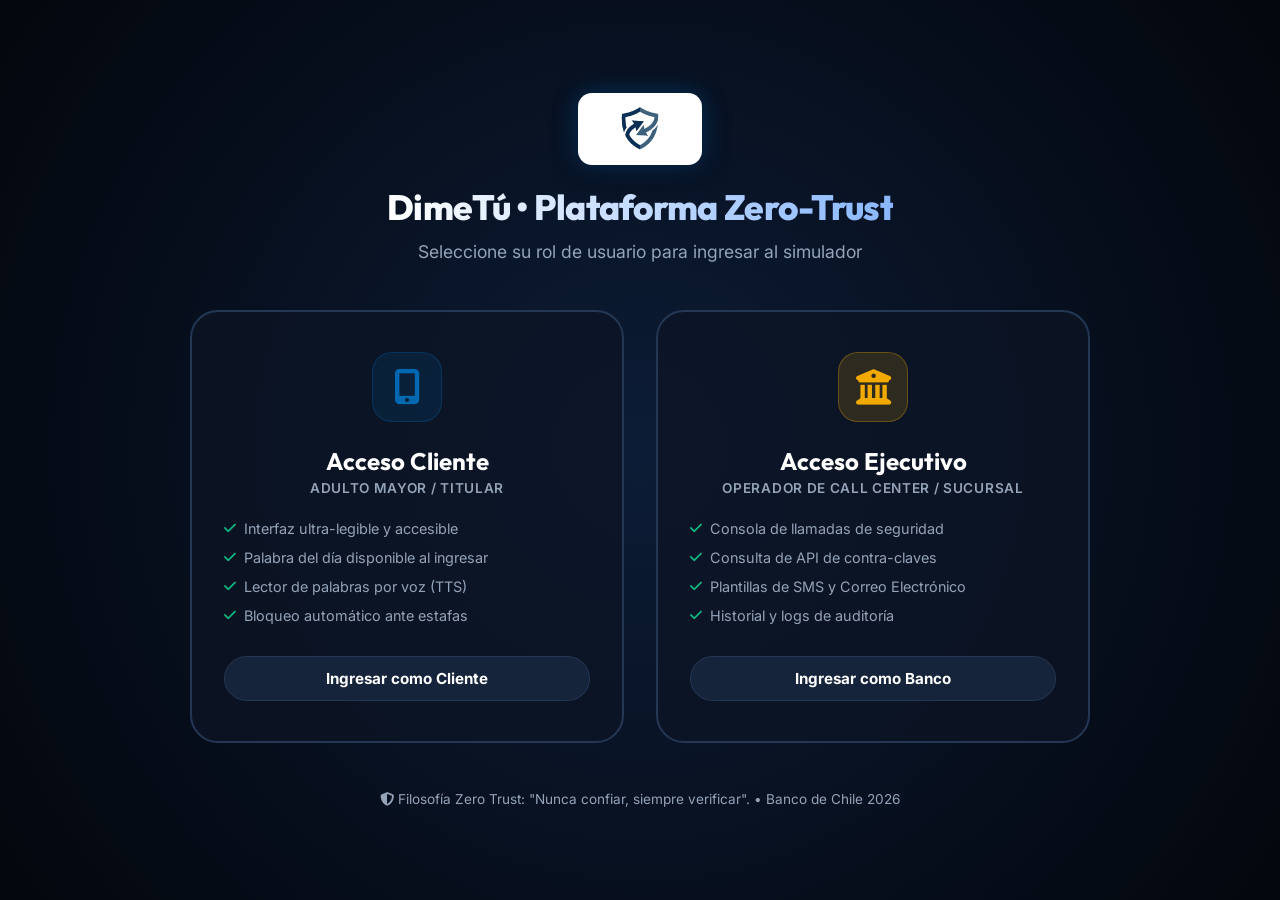
==== commit 6b723c73: "Remove client authentication step" ====
--- a/index.html
+++ b/index.html
@@ -5,6 +5,8 @@
   <meta name="viewport" content="width=device-width, initial-scale=1.0">
   <title>DimeTú - Banco de Chile | Portal de Seguridad Zero-Trust</title>
   <link rel="icon" type="image/png" href="assets/dimetu-logo.png">
+  <link rel="apple-touch-icon" sizes="180x180" href="/DimeT-/apple-touch-icon.png">
+  <link rel="apple-touch-icon-precomposed" sizes="180x180" href="/DimeT-/apple-touch-icon.png">
   <!-- SEO Tags -->
   <meta name="description" content="DimeTú es una plataforma de seguridad bidireccional basada en Zero Trust. Elige ingresar como Cliente (Adulto Mayor) con interfaz adaptada o como Ejecutivo (Banco de Chile).">
   <meta name="author" content="Banco de Chile - Zero Trust Development">
@@ -36,7 +38,7 @@
           <p class="portal-card-role">Adulto Mayor / Titular</p>
           <ul class="portal-card-features">
             <li><i class="fa-solid fa-check"></i> Interfaz ultra-legible y accesible</li>
-            <li><i class="fa-solid fa-check"></i> Acceso biométrico (Face ID / PIN)</li>
+            <li><i class="fa-solid fa-check"></i> Palabra del día disponible al ingresar</li>
             <li><i class="fa-solid fa-check"></i> Lector de palabras por voz (TTS)</li>
             <li><i class="fa-solid fa-check"></i> Bloqueo automático ante estafas</li>
           </ul>
@@ -98,75 +100,7 @@
         <!-- Touch Screen Container -->
         <div class="phone-screen">
 
-          <!-- SCREEN STATE 1: Lock Screen (Face ID / Fingerprint Scan) -->
-          <div class="screen-state" id="state-lock">
-            <div class="lock-header">
-              <h2>Seguridad DimeTú</h2>
-              <p>Autentíquese para visualizar la palabra de seguridad de hoy.</p>
-            </div>
-
-            <div class="biometric-area">
-              <!-- Scanner Frame -->
-              <button class="faceid-scanner" id="faceid-scanner" aria-label="Escanear Face ID o Huella Digital">
-                <div class="scanner-line"></div>
-                <i class="fa-solid fa-face-viewfinder scanner-icon"></i>
-              </button>
-              <p class="biometric-status" id="biometric-status-msg">Presione el icono para ingresar</p>
-            </div>
-
-            <div class="lock-footer">
-              <button class="fallback-btn" id="fallback-to-pin-btn">
-                <i class="fa-solid fa-keyboard" style="margin-right: 8px;"></i>
-                Ingresar con PIN de Celular
-              </button>
-              <div class="security-shield-footer" style="color: var(--text-secondary); font-size: 0.75rem;">
-                <i class="fa-solid fa-lock"></i>
-                Autenticación protegida por el celular
-              </div>
-            </div>
-          </div>
-
-          <!-- SCREEN STATE 2: PIN Fallback Screen -->
-          <div class="screen-state pin-screen" id="state-pin">
-            <div class="pin-header">
-              <button class="back-btn" id="back-to-lock-btn" style="position: absolute; left: 1rem; top: 1rem;" aria-label="Volver">
-                <i class="fa-solid fa-arrow-left"></i>
-              </button>
-              <h3>Clave del Dispositivo</h3>
-              <p>Ingrese la clave de desbloqueo de su teléfono</p>
-            </div>
-
-            <!-- PIN Display Dots -->
-            <div class="pin-dots-container">
-              <div class="pin-dots">
-                <div class="pin-dot"></div>
-                <div class="pin-dot"></div>
-                <div class="pin-dot"></div>
-                <div class="pin-dot"></div>
-              </div>
-              <p style="text-align: center; font-size: 0.8rem; color: var(--text-secondary); font-style: italic;">
-                PIN de prueba: <strong>1234</strong>
-              </p>
-            </div>
-
-            <!-- Custom Keyboard Pad -->
-            <div class="pin-pad">
-              <button class="pin-key" data-val="1">1</button>
-              <button class="pin-key" data-val="2">2</button>
-              <button class="pin-key" data-val="3">3</button>
-              <button class="pin-key" data-val="4">4</button>
-              <button class="pin-key" data-val="5">5</button>
-              <button class="pin-key" data-val="6">6</button>
-              <button class="pin-key" data-val="7">7</button>
-              <button class="pin-key" data-val="8">8</button>
-              <button class="pin-key" data-val="9">9</button>
-              <button class="pin-key clear-key" data-val="clear">Limpiar</button>
-              <button class="pin-key" data-val="0">0</button>
-              <button class="pin-key clear-key" style="opacity: 0; pointer-events: none;">Blank</button>
-            </div>
-          </div>
-
-          <!-- SCREEN STATE 3: App Dashboard (Revealing the word - Accessible design) -->
+          <!-- SCREEN STATE 1: App Dashboard (Daily word - Accessible design) -->
           <div class="screen-state dashboard-screen" id="state-dashboard">
             <nav class="app-navbar">
               <div class="app-logo">
@@ -175,20 +109,11 @@
                 </div>
                 <span class="app-logo-text">DimeTú</span>
               </div>
-              <button class="lock-app-btn" id="lock-app-manual" title="Bloquear aplicación" aria-label="Bloquear aplicación">
-                <i class="fa-solid fa-right-from-bracket"></i>
-              </button>
             </nav>
 
             <div class="dash-content">
-              <!-- Default Verify Button (Big and central for tactile accuracy) -->
-              <button class="verify-trigger-btn" id="verify-trigger" aria-label="Verificar Palabra de Hoy">
-                <i class="fa-solid fa-key verify-icon"></i>
-                <span class="verify-text">Ver palabra<br>de hoy</span>
-              </button>
-
               <!-- Result Word Card (Highly Legible, Big Text) -->
-              <div class="word-card" id="word-result-card">
+              <div class="word-card visible" id="word-result-card">
                 <div class="word-card-header">
                   <div class="pulse-dot"></div>
                   <span>Identidad Bancaria</span>
@@ -271,14 +196,6 @@
           Usa estos controles para simular incidentes en el teléfono del abuelo.
         </p>
         
-        <!-- Toggle Biometrics Fail -->
-        <div class="drawer-control-item">
-          <label class="switch-label">
-            <input type="checkbox" id="biometrics-fail-drawer">
-            <span>Fuerza Fallo Biométrico</span>
-          </label>
-        </div>
-
         <!-- Toggle Remote Access Detected -->
         <div class="drawer-control-item">
           <label class="switch-label danger-switch">
--- a/style.css
+++ b/style.css
@@ -192,7 +192,6 @@
 
 /* SCREEN STATES */
 
-/* State 1: Lock Screen (Face ID Simulation / PIN) */
 .screen-state {
   position: absolute;
   top: 0;
@@ -210,286 +209,7 @@
   display: flex;
 }
 
-.lock-screen {
-  justify-content: space-between;
-  align-items: center;
-  text-align: center;
-}
-
-.lock-header {
-  margin-top: 1.5rem;
-}
-
-.lock-header h2 {
-  font-family: var(--font-title);
-  font-size: 1.8rem;
-  color: var(--text-primary);
-  margin-bottom: 0.5rem;
-}
-
-.lock-header p {
-  font-size: 0.95rem;
-  color: var(--text-secondary);
-  line-height: 1.4;
-}
-
-/* Face ID Target Scanner */
-.biometric-area {
-  display: flex;
-  flex-direction: column;
-  align-items: center;
-  justify-content: center;
-  margin: auto 0;
-  gap: 1.5rem;
-  position: relative;
-}
-
-.faceid-scanner {
-  width: 130px;
-  height: 130px;
-  border: 4px solid var(--border-color);
-  border-radius: 36px;
-  position: relative;
-  display: flex;
-  align-items: center;
-  justify-content: center;
-  transition: var(--transition-normal);
-  background: var(--bg-card-light);
-  color: var(--text-primary);
-  cursor: pointer;
-  outline: none;
-}
-
-.faceid-scanner:hover {
-  background: var(--border-color);
-  transform: scale(1.04);
-}
-
-.faceid-scanner:active {
-  transform: scale(0.96);
-}
-
-.faceid-scanner.scanning {
-  border-color: var(--primary);
-  box-shadow: 0 0 25px rgba(0, 103, 177, 0.3);
-}
-
-.faceid-scanner.success {
-  border-color: var(--success);
-  box-shadow: 0 0 25px var(--success-glow);
-}
-
-.faceid-scanner.error {
-  border-color: var(--danger);
-  box-shadow: 0 0 25px var(--danger-glow);
-}
-
-/* Bracket styling for scanning look */
-.faceid-scanner::before,
-.faceid-scanner::after {
-  content: '';
-  position: absolute;
-  width: 24px;
-  height: 24px;
-  border-color: var(--primary);
-  border-style: solid;
-  transition: var(--transition-normal);
-}
-
-.faceid-scanner.success::before,
-.faceid-scanner.success::after {
-  border-color: var(--success);
-}
-
-.faceid-scanner.error::before,
-.faceid-scanner.error::after {
-  border-color: var(--danger);
-}
-
-/* Top-Left Bracket */
-.faceid-scanner::before {
-  top: -6px;
-  left: -6px;
-  border-width: 4px 0 0 4px;
-  border-top-left-radius: 12px;
-}
-/* Bottom-Right Bracket */
-.faceid-scanner::after {
-  bottom: -6px;
-  right: -6px;
-  border-width: 0 4px 4px 0;
-  border-bottom-right-radius: 12px;
-}
-
-/* Scanner Laser Line */
-.scanner-line {
-  position: absolute;
-  top: 10%;
-  left: 10%;
-  width: 80%;
-  height: 3px;
-  background: linear-gradient(90deg, transparent, var(--primary), transparent);
-  box-shadow: 0 0 8px var(--primary);
-  display: none;
-  animation: scan 2s infinite ease-in-out;
-}
-
-.faceid-scanner.scanning .scanner-line {
-  display: block;
-}
-
-.scanner-icon {
-  font-size: 3.5rem;
-  color: var(--text-secondary);
-  transition: var(--transition-normal);
-}
-
-.faceid-scanner.scanning .scanner-icon {
-  color: var(--primary);
-  transform: scale(1.05);
-}
-
-.faceid-scanner.success .scanner-icon {
-  color: var(--success);
-  transform: scale(1.1);
-}
-
-.faceid-scanner.error .scanner-icon {
-  color: var(--danger);
-}
-
-/* Biometrics Status Message */
-.biometric-status {
-  font-size: 1rem;
-  font-weight: 600;
-  color: var(--text-secondary);
-  text-align: center;
-  height: 24px;
-}
-
-.lock-footer {
-  width: 100%;
-  display: flex;
-  flex-direction: column;
-  gap: 0.75rem;
-  margin-bottom: 1rem;
-}
-
-/* Fallback Pattern / PIN trigger */
-.fallback-btn {
-  background: var(--bg-card-light);
-  border: 1px solid var(--border-color);
-  color: var(--text-primary);
-  font-family: var(--font-body);
-  font-weight: 600;
-  padding: 1rem;
-  border-radius: 14px;
-  font-size: 1rem;
-  cursor: pointer;
-  width: 100%;
-  transition: var(--transition-normal);
-}
-
-.fallback-btn:hover {
-  background: var(--border-color);
-}
-
-/* State 2: PIN Pad Screen */
-.pin-screen {
-  justify-content: space-between;
-  align-items: center;
-  background-color: var(--bg-card);
-}
-
-.pin-header {
-  text-align: center;
-  margin-top: 1rem;
-}
-
-.pin-header h3 {
-  font-family: var(--font-title);
-  font-size: 1.5rem;
-  margin-bottom: 0.25rem;
-}
-
-.pin-header p {
-  font-size: 0.85rem;
-  color: var(--text-secondary);
-}
-
-.pin-dots {
-  display: flex;
-  gap: 1.25rem;
-  justify-content: center;
-  margin: 1.5rem 0;
-}
-
-.pin-dot {
-  width: 16px;
-  height: 16px;
-  border-radius: 50%;
-  border: 2px solid var(--border-color);
-  background-color: transparent;
-  transition: var(--transition-normal);
-}
-
-.pin-dot.filled {
-  background-color: var(--primary);
-  border-color: var(--primary);
-  box-shadow: 0 0 10px var(--primary-glow);
-}
-
-.pin-dot.error {
-  background-color: var(--danger);
-  border-color: var(--danger);
-  animation: shake 0.3s;
-}
-
-.pin-pad {
-  display: grid;
-  grid-template-columns: repeat(3, 1fr);
-  gap: 1rem;
-  width: 100%;
-  max-width: 280px;
-  margin-bottom: 1.5rem;
-}
-
-.pin-key {
-  aspect-ratio: 1;
-  border-radius: 50%;
-  background: var(--bg-card-light);
-  border: 1px solid var(--border-color);
-  color: var(--text-primary);
-  font-size: 1.6rem;
-  font-weight: 700;
-  font-family: var(--font-title);
-  display: flex;
-  align-items: center;
-  justify-content: center;
-  cursor: pointer;
-  transition: var(--transition-normal);
-  user-select: none;
-}
-
-.pin-key:active {
-  background: var(--primary);
-  border-color: var(--primary);
-  transform: scale(0.95);
-}
-
-.pin-key.clear-key {
-  font-size: 0.95rem;
-  font-weight: 600;
-  background: transparent;
-  border-color: transparent;
-}
-
-.pin-key.clear-key:active {
-  background: transparent;
-  color: var(--danger);
-}
-
-/* STATE 3: App Dashboard - Elder-optimized Screen */
+/* App Dashboard - Elder-optimized Screen */
 .dashboard-screen {
   background-color: var(--bg-card);
   justify-content: space-between;
@@ -554,48 +274,6 @@
   align-items: center;
   gap: 1.5rem;
   margin: 1rem 0;
-}
-
-/* Verification Trigger Button (Primary action for older adult) */
-.verify-trigger-btn {
-  background: linear-gradient(135deg, var(--primary) 0%, var(--primary-dark) 100%);
-  border: 4px solid var(--border-color);
-  width: 170px;
-  height: 170px;
-  border-radius: 50%;
-  display: flex;
-  flex-direction: column;
-  align-items: center;
-  justify-content: center;
-  gap: 0.75rem;
-  cursor: pointer;
-  box-shadow: 0 10px 25px rgba(0, 0, 0, 0.4), 0 0 0 0px rgba(0, 103, 177, 0.3);
-  transition: var(--transition-normal);
-  animation: pulse-border 2.5s infinite;
-}
-
-.verify-trigger-btn:hover {
-  transform: translateY(-4px);
-  border-color: var(--primary);
-}
-
-.verify-trigger-btn:active {
-  transform: translateY(1px);
-}
-
-.verify-icon {
-  font-size: 2.75rem;
-  color: var(--accent);
-  text-shadow: 0 2px 10px var(--accent-glow);
-}
-
-.verify-text {
-  font-family: var(--font-title);
-  font-size: 1.05rem;
-  font-weight: 700;
-  color: #fff;
-  text-align: center;
-  line-height: 1.2;
 }
 
 /* Revealed Word Result Card - Extremely legible */
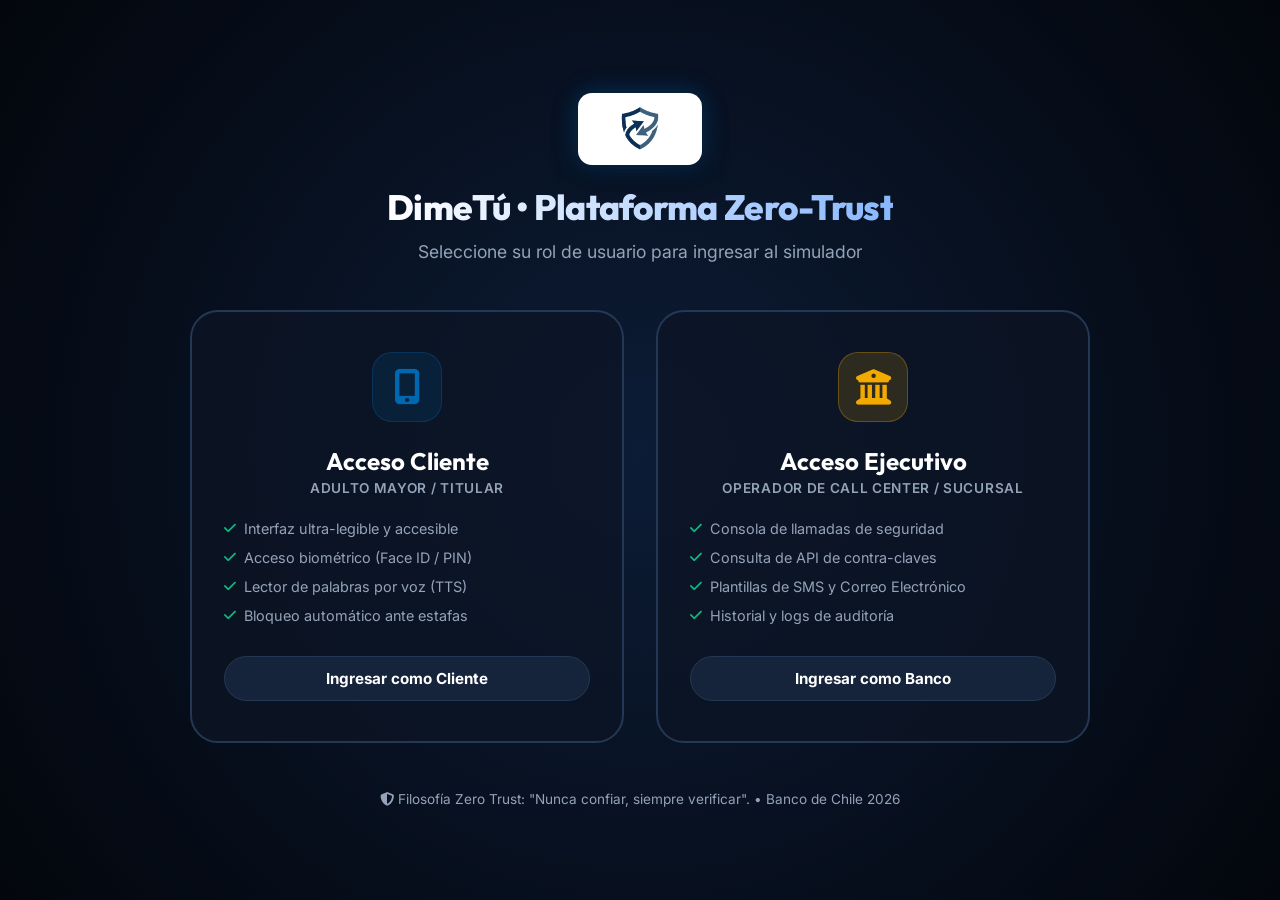
==== commit d57e2da5: "Revert "Merge removal of client authentication into juanjo" This reverts commit e6ec66d3ff42fe6b39ae" ====
--- a/index.html
+++ b/index.html
@@ -38,7 +38,7 @@
           <p class="portal-card-role">Adulto Mayor / Titular</p>
           <ul class="portal-card-features">
             <li><i class="fa-solid fa-check"></i> Interfaz ultra-legible y accesible</li>
-            <li><i class="fa-solid fa-check"></i> Palabra del día disponible al ingresar</li>
+            <li><i class="fa-solid fa-check"></i> Acceso biométrico (Face ID / PIN)</li>
             <li><i class="fa-solid fa-check"></i> Lector de palabras por voz (TTS)</li>
             <li><i class="fa-solid fa-check"></i> Bloqueo automático ante estafas</li>
           </ul>
@@ -100,7 +100,75 @@
         <!-- Touch Screen Container -->
         <div class="phone-screen">
 
-          <!-- SCREEN STATE 1: App Dashboard (Daily word - Accessible design) -->
+          <!-- SCREEN STATE 1: Lock Screen (Face ID / Fingerprint Scan) -->
+          <div class="screen-state" id="state-lock">
+            <div class="lock-header">
+              <h2>Seguridad DimeTú</h2>
+              <p>Autentíquese para visualizar la palabra de seguridad de hoy.</p>
+            </div>
+
+            <div class="biometric-area">
+              <!-- Scanner Frame -->
+              <button class="faceid-scanner" id="faceid-scanner" aria-label="Ingresar a la aplicación">
+                <div class="scanner-line"></div>
+                <span class="scanner-text-btn">PRESIONA ACÁ</span>
+              </button>
+              <p class="biometric-status" id="biometric-status-msg">Presione el botón para ingresar</p>
+            </div>
+
+            <div class="lock-footer">
+              <button class="fallback-btn" id="fallback-to-pin-btn">
+                <i class="fa-solid fa-keyboard" style="margin-right: 8px;"></i>
+                Ingresar con PIN de Celular
+              </button>
+              <div class="security-shield-footer" style="color: var(--text-secondary); font-size: 0.75rem;">
+                <i class="fa-solid fa-lock"></i>
+                Autenticación protegida por el celular
+              </div>
+            </div>
+          </div>
+
+          <!-- SCREEN STATE 2: PIN Fallback Screen -->
+          <div class="screen-state pin-screen" id="state-pin">
+            <div class="pin-header">
+              <button class="back-btn" id="back-to-lock-btn" style="position: absolute; left: 1rem; top: 1rem;" aria-label="Volver">
+                <i class="fa-solid fa-arrow-left"></i>
+              </button>
+              <h3>Clave del Dispositivo</h3>
+              <p>Ingrese la clave de desbloqueo de su teléfono</p>
+            </div>
+
+            <!-- PIN Display Dots -->
+            <div class="pin-dots-container">
+              <div class="pin-dots">
+                <div class="pin-dot"></div>
+                <div class="pin-dot"></div>
+                <div class="pin-dot"></div>
+                <div class="pin-dot"></div>
+              </div>
+              <p style="text-align: center; font-size: 0.8rem; color: var(--text-secondary); font-style: italic;">
+                PIN de prueba: <strong>1234</strong>
+              </p>
+            </div>
+
+            <!-- Custom Keyboard Pad -->
+            <div class="pin-pad">
+              <button class="pin-key" data-val="1">1</button>
+              <button class="pin-key" data-val="2">2</button>
+              <button class="pin-key" data-val="3">3</button>
+              <button class="pin-key" data-val="4">4</button>
+              <button class="pin-key" data-val="5">5</button>
+              <button class="pin-key" data-val="6">6</button>
+              <button class="pin-key" data-val="7">7</button>
+              <button class="pin-key" data-val="8">8</button>
+              <button class="pin-key" data-val="9">9</button>
+              <button class="pin-key clear-key" data-val="clear">Limpiar</button>
+              <button class="pin-key" data-val="0">0</button>
+              <button class="pin-key clear-key" style="opacity: 0; pointer-events: none;">Blank</button>
+            </div>
+          </div>
+
+          <!-- SCREEN STATE 3: App Dashboard (Revealing the word - Accessible design) -->
           <div class="screen-state dashboard-screen" id="state-dashboard">
             <nav class="app-navbar">
               <div class="app-logo">
@@ -109,11 +177,20 @@
                 </div>
                 <span class="app-logo-text">DimeTú</span>
               </div>
+              <button class="lock-app-btn" id="lock-app-manual" title="Bloquear aplicación" aria-label="Bloquear aplicación">
+                <i class="fa-solid fa-right-from-bracket"></i>
+              </button>
             </nav>
 
             <div class="dash-content">
+              <!-- Default Verify Button (Big and central for tactile accuracy) -->
+              <button class="verify-trigger-btn" id="verify-trigger" aria-label="Verificar Palabra de Hoy">
+                <i class="fa-solid fa-key verify-icon"></i>
+                <span class="verify-text">Ver palabra<br>de hoy</span>
+              </button>
+
               <!-- Result Word Card (Highly Legible, Big Text) -->
-              <div class="word-card visible" id="word-result-card">
+              <div class="word-card" id="word-result-card">
                 <div class="word-card-header">
                   <div class="pulse-dot"></div>
                   <span>Identidad Bancaria</span>
@@ -196,6 +273,14 @@
           Usa estos controles para simular incidentes en el teléfono del abuelo.
         </p>
         
+        <!-- Toggle Biometrics Fail -->
+        <div class="drawer-control-item">
+          <label class="switch-label">
+            <input type="checkbox" id="biometrics-fail-drawer">
+            <span>Fuerza Fallo Biométrico</span>
+          </label>
+        </div>
+
         <!-- Toggle Remote Access Detected -->
         <div class="drawer-control-item">
           <label class="switch-label danger-switch">
--- a/style.css
+++ b/style.css
@@ -192,6 +192,7 @@
 
 /* SCREEN STATES */
 
+/* State 1: Lock Screen (Face ID Simulation / PIN) */
 .screen-state {
   position: absolute;
   top: 0;
@@ -209,7 +210,315 @@
   display: flex;
 }
 
-/* App Dashboard - Elder-optimized Screen */
+.lock-screen {
+  justify-content: space-between;
+  align-items: center;
+  text-align: center;
+}
+
+.lock-header {
+  margin-top: 1.5rem;
+}
+
+.lock-header h2 {
+  font-family: var(--font-title);
+  font-size: 1.8rem;
+  color: var(--text-primary);
+  margin-bottom: 0.5rem;
+}
+
+.lock-header p {
+  font-size: 0.95rem;
+  color: var(--text-secondary);
+  line-height: 1.4;
+}
+
+/* Face ID Target Scanner */
+.biometric-area {
+  display: flex;
+  flex-direction: column;
+  align-items: center;
+  justify-content: center;
+  margin: auto 0;
+  gap: 1.5rem;
+  position: relative;
+}
+
+.faceid-scanner {
+  width: 135px;
+  height: 135px;
+  border: 4px solid #f87171 !important;
+  border-radius: 50% !important;
+  position: relative;
+  display: flex;
+  align-items: center;
+  justify-content: center;
+  transition: var(--transition-normal);
+  background: #ef4444 !important;
+  background-color: #ef4444 !important;
+  color: #ffffff !important;
+  cursor: pointer;
+  outline: none;
+  box-shadow: 0 0 25px rgba(239, 68, 68, 0.5) !important;
+  user-select: none;
+  animation: pulse-red 2s infinite;
+  appearance: none;
+  -webkit-appearance: none;
+}
+
+.faceid-scanner:hover {
+  background: #dc2626 !important;
+  background-color: #dc2626 !important;
+  border-color: #ef4444 !important;
+  box-shadow: 0 0 35px rgba(239, 68, 68, 0.7) !important;
+  transform: scale(1.05);
+}
+
+.faceid-scanner:active {
+  transform: scale(0.95);
+}
+
+.scanner-text-btn {
+  font-family: var(--font-title);
+  font-weight: 800;
+  font-size: 1rem;
+  letter-spacing: -0.01em;
+  text-align: center;
+  line-height: 1.2;
+  color: #ffffff !important;
+  text-shadow: 0 2px 4px rgba(0,0,0,0.3);
+}
+
+.faceid-scanner.scanning {
+  background: var(--primary) !important;
+  background-color: var(--primary) !important;
+  border-color: #60a5fa !important;
+  box-shadow: 0 0 25px rgba(0, 103, 177, 0.6) !important;
+  animation: none;
+}
+
+.faceid-scanner.success {
+  background: var(--success) !important;
+  background-color: var(--success) !important;
+  border-color: #34d399 !important;
+  box-shadow: 0 0 25px rgba(16, 185, 129, 0.6) !important;
+  animation: none;
+}
+
+.faceid-scanner.error {
+  background: #b91c1c !important;
+  background-color: #b91c1c !important;
+  border-color: #fca5a5 !important;
+  box-shadow: 0 0 25px rgba(239, 68, 68, 0.6) !important;
+  animation: none;
+}
+
+/* Bracket styling for scanning look */
+.faceid-scanner::before,
+.faceid-scanner::after {
+  content: '';
+  position: absolute;
+  width: 24px;
+  height: 24px;
+  border-color: var(--primary);
+  border-style: solid;
+  transition: var(--transition-normal);
+}
+
+.faceid-scanner.success::before,
+.faceid-scanner.success::after {
+  border-color: var(--success);
+}
+
+.faceid-scanner.error::before,
+.faceid-scanner.error::after {
+  border-color: var(--danger);
+}
+
+/* Top-Left Bracket */
+.faceid-scanner::before {
+  top: -6px;
+  left: -6px;
+  border-width: 4px 0 0 4px;
+  border-top-left-radius: 12px;
+}
+/* Bottom-Right Bracket */
+.faceid-scanner::after {
+  bottom: -6px;
+  right: -6px;
+  border-width: 0 4px 4px 0;
+  border-bottom-right-radius: 12px;
+}
+
+/* Scanner Laser Line */
+.scanner-line {
+  position: absolute;
+  top: 10%;
+  left: 10%;
+  width: 80%;
+  height: 3px;
+  background: linear-gradient(90deg, transparent, var(--primary), transparent);
+  box-shadow: 0 0 8px var(--primary);
+  display: none;
+  animation: scan 2s infinite ease-in-out;
+}
+
+.faceid-scanner.scanning .scanner-line {
+  display: block;
+}
+
+.scanner-icon {
+  font-size: 3.5rem;
+  color: var(--text-secondary);
+  transition: var(--transition-normal);
+}
+
+.faceid-scanner.scanning .scanner-icon {
+  color: var(--primary);
+  transform: scale(1.05);
+}
+
+.faceid-scanner.success .scanner-icon {
+  color: var(--success);
+  transform: scale(1.1);
+}
+
+.faceid-scanner.error .scanner-icon {
+  color: var(--danger);
+}
+
+/* Biometrics Status Message */
+.biometric-status {
+  font-size: 1rem;
+  font-weight: 600;
+  color: var(--text-secondary);
+  text-align: center;
+  height: 24px;
+}
+
+.lock-footer {
+  width: 100%;
+  display: flex;
+  flex-direction: column;
+  gap: 0.75rem;
+  margin-bottom: 1rem;
+}
+
+/* Fallback Pattern / PIN trigger */
+.fallback-btn {
+  background: var(--bg-card-light);
+  border: 1px solid var(--border-color);
+  color: var(--text-primary);
+  font-family: var(--font-body);
+  font-weight: 600;
+  padding: 1rem;
+  border-radius: 14px;
+  font-size: 1rem;
+  cursor: pointer;
+  width: 100%;
+  transition: var(--transition-normal);
+}
+
+.fallback-btn:hover {
+  background: var(--border-color);
+}
+
+/* State 2: PIN Pad Screen */
+.pin-screen {
+  justify-content: space-between;
+  align-items: center;
+  background-color: var(--bg-card);
+}
+
+.pin-header {
+  text-align: center;
+  margin-top: 1rem;
+}
+
+.pin-header h3 {
+  font-family: var(--font-title);
+  font-size: 1.5rem;
+  margin-bottom: 0.25rem;
+}
+
+.pin-header p {
+  font-size: 0.85rem;
+  color: var(--text-secondary);
+}
+
+.pin-dots {
+  display: flex;
+  gap: 1.25rem;
+  justify-content: center;
+  margin: 1.5rem 0;
+}
+
+.pin-dot {
+  width: 16px;
+  height: 16px;
+  border-radius: 50%;
+  border: 2px solid var(--border-color);
+  background-color: transparent;
+  transition: var(--transition-normal);
+}
+
+.pin-dot.filled {
+  background-color: var(--primary);
+  border-color: var(--primary);
+  box-shadow: 0 0 10px var(--primary-glow);
+}
+
+.pin-dot.error {
+  background-color: var(--danger);
+  border-color: var(--danger);
+  animation: shake 0.3s;
+}
+
+.pin-pad {
+  display: grid;
+  grid-template-columns: repeat(3, 1fr);
+  gap: 1rem;
+  width: 100%;
+  max-width: 280px;
+  margin-bottom: 1.5rem;
+}
+
+.pin-key {
+  aspect-ratio: 1;
+  border-radius: 50%;
+  background: var(--bg-card-light);
+  border: 1px solid var(--border-color);
+  color: var(--text-primary);
+  font-size: 1.6rem;
+  font-weight: 700;
+  font-family: var(--font-title);
+  display: flex;
+  align-items: center;
+  justify-content: center;
+  cursor: pointer;
+  transition: var(--transition-normal);
+  user-select: none;
+}
+
+.pin-key:active {
+  background: var(--primary);
+  border-color: var(--primary);
+  transform: scale(0.95);
+}
+
+.pin-key.clear-key {
+  font-size: 0.95rem;
+  font-weight: 600;
+  background: transparent;
+  border-color: transparent;
+}
+
+.pin-key.clear-key:active {
+  background: transparent;
+  color: var(--danger);
+}
+
+/* STATE 3: App Dashboard - Elder-optimized Screen */
 .dashboard-screen {
   background-color: var(--bg-card);
   justify-content: space-between;
@@ -274,6 +583,48 @@
   align-items: center;
   gap: 1.5rem;
   margin: 1rem 0;
+}
+
+/* Verification Trigger Button (Primary action for older adult) */
+.verify-trigger-btn {
+  background: linear-gradient(135deg, var(--primary) 0%, var(--primary-dark) 100%);
+  border: 4px solid var(--border-color);
+  width: 170px;
+  height: 170px;
+  border-radius: 50%;
+  display: flex;
+  flex-direction: column;
+  align-items: center;
+  justify-content: center;
+  gap: 0.75rem;
+  cursor: pointer;
+  box-shadow: 0 10px 25px rgba(0, 0, 0, 0.4), 0 0 0 0px rgba(0, 103, 177, 0.3);
+  transition: var(--transition-normal);
+  animation: pulse-border 2.5s infinite;
+}
+
+.verify-trigger-btn:hover {
+  transform: translateY(-4px);
+  border-color: var(--primary);
+}
+
+.verify-trigger-btn:active {
+  transform: translateY(1px);
+}
+
+.verify-icon {
+  font-size: 2.75rem;
+  color: var(--accent);
+  text-shadow: 0 2px 10px var(--accent-glow);
+}
+
+.verify-text {
+  font-family: var(--font-title);
+  font-size: 1.05rem;
+  font-weight: 700;
+  color: #fff;
+  text-align: center;
+  line-height: 1.2;
 }
 
 /* Revealed Word Result Card - Extremely legible */
@@ -1086,6 +1437,18 @@
   }
   100% {
     box-shadow: 0 10px 25px rgba(0, 0, 0, 0.4), 0 0 0 0px rgba(0, 103, 177, 0);
+  }
+}
+
+@keyframes pulse-red {
+  0% {
+    box-shadow: 0 0 0 0 rgba(239, 68, 68, 0.7);
+  }
+  70% {
+    box-shadow: 0 0 0 16px rgba(239, 68, 68, 0);
+  }
+  100% {
+    box-shadow: 0 0 0 0 rgba(239, 68, 68, 0);
   }
 }
 
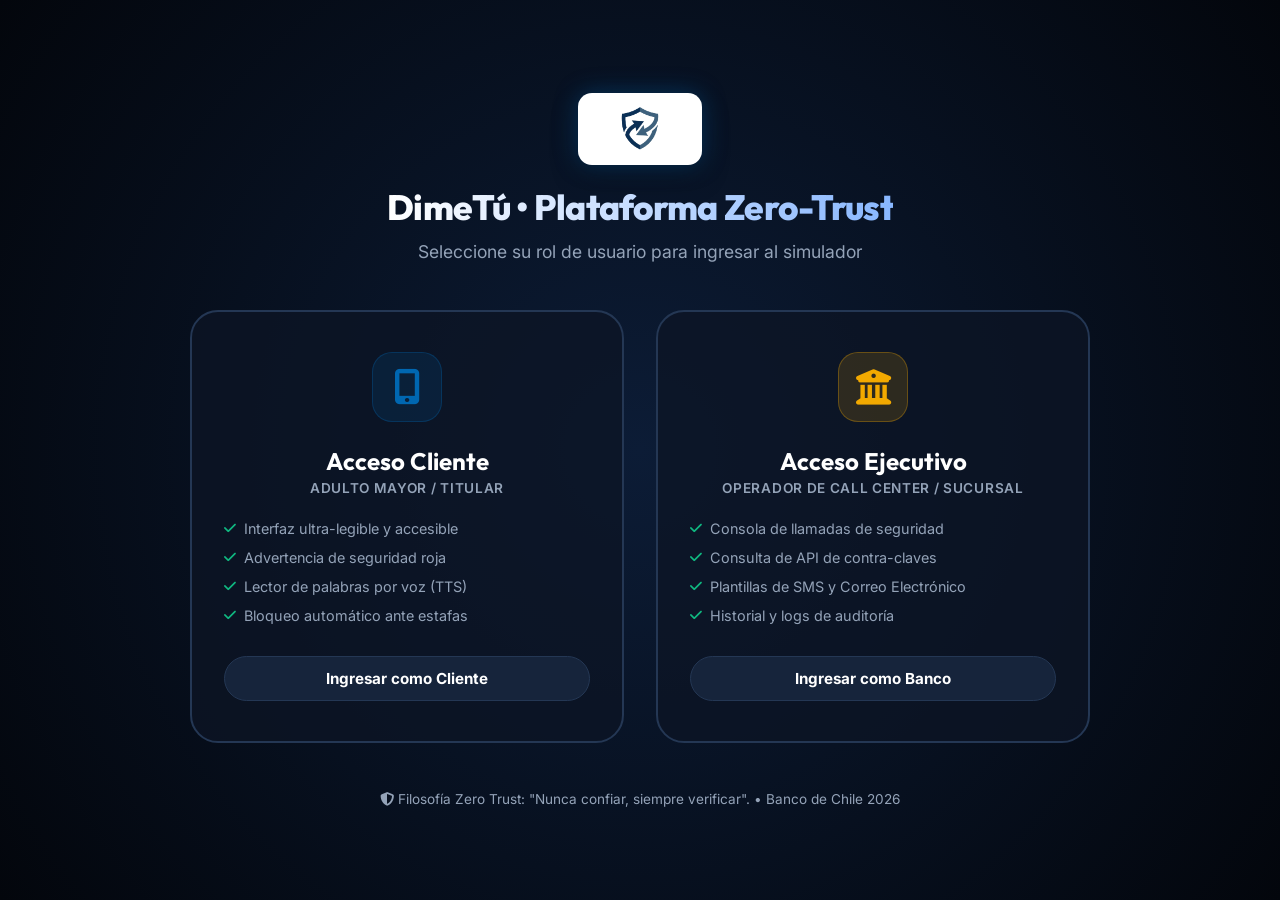
==== commit 07a5e5c7: "feat: replace user biometric/PIN verification with red security warning screen and direct reveal" ====
--- a/index.html
+++ b/index.html
@@ -11,7 +11,7 @@
   <meta name="description" content="DimeTú es una plataforma de seguridad bidireccional basada en Zero Trust. Elige ingresar como Cliente (Adulto Mayor) con interfaz adaptada o como Ejecutivo (Banco de Chile).">
   <meta name="author" content="Banco de Chile - Zero Trust Development">
   <!-- Stylesheets -->
-  <link rel="stylesheet" href="style.css">
+  <link rel="stylesheet" href="style.css?v=2.2">
   <!-- Font Awesome for Icons -->
   <link rel="stylesheet" href="https://cdnjs.cloudflare.com/ajax/libs/font-awesome/6.4.0/css/all.min.css">
 </head>
@@ -38,7 +38,7 @@
           <p class="portal-card-role">Adulto Mayor / Titular</p>
           <ul class="portal-card-features">
             <li><i class="fa-solid fa-check"></i> Interfaz ultra-legible y accesible</li>
-            <li><i class="fa-solid fa-check"></i> Acceso biométrico (Face ID / PIN)</li>
+            <li><i class="fa-solid fa-check"></i> Advertencia de seguridad roja</li>
             <li><i class="fa-solid fa-check"></i> Lector de palabras por voz (TTS)</li>
             <li><i class="fa-solid fa-check"></i> Bloqueo automático ante estafas</li>
           </ul>
@@ -100,72 +100,27 @@
         <!-- Touch Screen Container -->
         <div class="phone-screen">
 
-          <!-- SCREEN STATE 1: Lock Screen (Face ID / Fingerprint Scan) -->
-          <div class="screen-state" id="state-lock">
-            <div class="lock-header">
-              <h2>Seguridad DimeTú</h2>
-              <p>Autentíquese para visualizar la palabra de seguridad de hoy.</p>
-            </div>
-
-            <div class="biometric-area">
-              <!-- Scanner Frame -->
-              <button class="faceid-scanner" id="faceid-scanner" aria-label="Ingresar a la aplicación">
-                <div class="scanner-line"></div>
-                <span class="scanner-text-btn">PRESIONA ACÁ</span>
-              </button>
-              <p class="biometric-status" id="biometric-status-msg">Presione el botón para ingresar</p>
-            </div>
-
-            <div class="lock-footer">
-              <button class="fallback-btn" id="fallback-to-pin-btn">
-                <i class="fa-solid fa-keyboard" style="margin-right: 8px;"></i>
-                Ingresar con PIN de Celular
-              </button>
-              <div class="security-shield-footer" style="color: var(--text-secondary); font-size: 0.75rem;">
-                <i class="fa-solid fa-lock"></i>
-                Autenticación protegida por el celular
-              </div>
-            </div>
-          </div>
-
-          <!-- SCREEN STATE 2: PIN Fallback Screen -->
-          <div class="screen-state pin-screen" id="state-pin">
-            <div class="pin-header">
-              <button class="back-btn" id="back-to-lock-btn" style="position: absolute; left: 1rem; top: 1rem;" aria-label="Volver">
-                <i class="fa-solid fa-arrow-left"></i>
-              </button>
-              <h3>Clave del Dispositivo</h3>
-              <p>Ingrese la clave de desbloqueo de su teléfono</p>
-            </div>
-
-            <!-- PIN Display Dots -->
-            <div class="pin-dots-container">
-              <div class="pin-dots">
-                <div class="pin-dot"></div>
-                <div class="pin-dot"></div>
-                <div class="pin-dot"></div>
-                <div class="pin-dot"></div>
-              </div>
-              <p style="text-align: center; font-size: 0.8rem; color: var(--text-secondary); font-style: italic;">
-                PIN de prueba: <strong>1234</strong>
-              </p>
-            </div>
-
-            <!-- Custom Keyboard Pad -->
-            <div class="pin-pad">
-              <button class="pin-key" data-val="1">1</button>
-              <button class="pin-key" data-val="2">2</button>
-              <button class="pin-key" data-val="3">3</button>
-              <button class="pin-key" data-val="4">4</button>
-              <button class="pin-key" data-val="5">5</button>
-              <button class="pin-key" data-val="6">6</button>
-              <button class="pin-key" data-val="7">7</button>
-              <button class="pin-key" data-val="8">8</button>
-              <button class="pin-key" data-val="9">9</button>
-              <button class="pin-key clear-key" data-val="clear">Limpiar</button>
-              <button class="pin-key" data-val="0">0</button>
-              <button class="pin-key clear-key" style="opacity: 0; pointer-events: none;">Blank</button>
-            </div>
+          <!-- SCREEN STATE 1: Lock Screen (Red Warning Notice for Older Adults) -->
+          <div class="screen-state lock-warning-screen" id="state-lock">
+            <div class="warning-header-icon">
+              <i class="fa-solid fa-triangle-exclamation"></i>
+            </div>
+            
+            <div class="warning-title-text">¡ADVERTENCIA DE SEGURIDAD!</div>
+            
+            <div class="warning-body-box">
+              <p class="warning-para-main"><strong>NO DEBES NUNCA</strong> compartir esta palabra con nadie.</p>
+              <p class="warning-para-desc">Esta palabra sirve para que <strong>TÚ</strong> verifiques la llamada del banco.</p>
+              
+              <div class="safety-rule-box">
+                <i class="fa-solid fa-triangle-exclamation rule-icon"></i>
+                <span><strong>Exígesela a la persona que te está contactando.</strong> No continúes hasta que te diga la palabra correcta.</span>
+              </div>
+            </div>
+
+            <button class="accept-continue-btn" id="verify-biometrics-override">
+              ACEPTAR Y CONTINUAR
+            </button>
           </div>
 
           <!-- SCREEN STATE 3: App Dashboard (Revealing the word - Accessible design) -->
@@ -183,11 +138,7 @@
             </nav>
 
             <div class="dash-content">
-              <!-- Default Verify Button (Big and central for tactile accuracy) -->
-              <button class="verify-trigger-btn" id="verify-trigger" aria-label="Verificar Palabra de Hoy">
-                <i class="fa-solid fa-key verify-icon"></i>
-                <span class="verify-text">Ver palabra<br>de hoy</span>
-              </button>
+
 
               <!-- Result Word Card (Highly Legible, Big Text) -->
               <div class="word-card" id="word-result-card">
@@ -273,13 +224,7 @@
           Usa estos controles para simular incidentes en el teléfono del abuelo.
         </p>
         
-        <!-- Toggle Biometrics Fail -->
-        <div class="drawer-control-item">
-          <label class="switch-label">
-            <input type="checkbox" id="biometrics-fail-drawer">
-            <span>Fuerza Fallo Biométrico</span>
-          </label>
-        </div>
+
 
         <!-- Toggle Remote Access Detected -->
         <div class="drawer-control-item">
--- a/style.css
+++ b/style.css
@@ -210,312 +210,132 @@
   display: flex;
 }
 
-.lock-screen {
+/* State 1: Lock Warning Screen (Red security layout) */
+.lock-warning-screen {
+  background: radial-gradient(circle at top, #500707 0%, #0c0202 100%) !important;
   justify-content: space-between;
   align-items: center;
   text-align: center;
-}
-
-.lock-header {
-  margin-top: 1.5rem;
-}
-
-.lock-header h2 {
+  padding: 1.5rem !important;
+  border: 4px solid var(--danger);
+  box-shadow: inset 0 0 40px rgba(239, 68, 68, 0.3);
+  animation: fade-in 0.4s ease-out;
+}
+
+.warning-header-icon {
+  width: 75px;
+  height: 75px;
+  border-radius: 50%;
+  background: rgba(239, 68, 68, 0.2);
+  border: 3px solid var(--danger);
+  display: flex;
+  align-items: center;
+  justify-content: center;
+  margin-top: 1rem;
+  animation: pulse-red 1.5s infinite;
+}
+
+.warning-header-icon i {
+  font-size: 2.75rem;
+  color: #ffffff;
+  text-shadow: 0 0 10px var(--danger);
+}
+
+.warning-title-text {
   font-family: var(--font-title);
-  font-size: 1.8rem;
-  color: var(--text-primary);
-  margin-bottom: 0.5rem;
-}
-
-.lock-header p {
+  color: #ffffff;
+  background: var(--danger);
+  padding: 0.5rem 1rem;
+  border-radius: 8px;
+  font-weight: 900;
+  font-size: 1.25rem;
+  letter-spacing: 0.05em;
+  margin: 0.75rem 0;
+  text-transform: uppercase;
+  text-shadow: 0 1px 3px rgba(0, 0, 0, 0.5);
+  box-shadow: 0 4px 10px rgba(239, 68, 68, 0.4);
+}
+
+.warning-body-box {
+  flex: 1;
+  display: flex;
+  flex-direction: column;
+  justify-content: center;
+  gap: 1.25rem;
+  width: 100%;
+}
+
+.warning-para-main {
+  font-size: 1.15rem;
+  line-height: 1.4;
+  color: #ffffff;
+}
+
+.warning-para-main strong {
+  color: var(--danger);
+  font-size: 1.35rem;
+  text-decoration: underline;
+}
+
+.warning-para-desc {
   font-size: 0.95rem;
-  color: var(--text-secondary);
   line-height: 1.4;
-}
-
-/* Face ID Target Scanner */
-.biometric-area {
-  display: flex;
-  flex-direction: column;
-  align-items: center;
-  justify-content: center;
-  margin: auto 0;
-  gap: 1.5rem;
-  position: relative;
-}
-
-.faceid-scanner {
-  width: 135px;
-  height: 135px;
-  border: 4px solid #f87171 !important;
-  border-radius: 50% !important;
-  position: relative;
-  display: flex;
-  align-items: center;
-  justify-content: center;
-  transition: var(--transition-normal);
-  background: #ef4444 !important;
-  background-color: #ef4444 !important;
+  color: var(--text-secondary);
+}
+
+.warning-para-desc strong {
+  color: var(--accent);
+}
+
+.safety-rule-box {
+  background: rgba(239, 68, 68, 0.1) !important;
+  border: 2px solid var(--danger) !important;
+  border-radius: 16px;
+  padding: 1.25rem;
+  display: flex;
+  align-items: center;
+  gap: 0.75rem;
+  text-align: left;
+  font-size: 0.95rem;
+  line-height: 1.4;
+  color: #ffffff;
+  animation: flash-warning 2s infinite ease-in-out;
+  box-shadow: 0 0 15px rgba(239, 68, 68, 0.15);
+}
+
+.rule-icon {
+  font-size: 1.75rem;
+  color: var(--danger);
+  flex-shrink: 0;
+  animation: pulse-red 1.5s infinite;
+}
+
+.accept-continue-btn {
+  background: linear-gradient(135deg, var(--danger) 0%, #b91c1c 100%) !important;
   color: #ffffff !important;
-  cursor: pointer;
-  outline: none;
-  box-shadow: 0 0 25px rgba(239, 68, 68, 0.5) !important;
-  user-select: none;
-  animation: pulse-red 2s infinite;
-  appearance: none;
-  -webkit-appearance: none;
-}
-
-.faceid-scanner:hover {
-  background: #dc2626 !important;
-  background-color: #dc2626 !important;
-  border-color: #ef4444 !important;
-  box-shadow: 0 0 35px rgba(239, 68, 68, 0.7) !important;
-  transform: scale(1.05);
-}
-
-.faceid-scanner:active {
-  transform: scale(0.95);
-}
-
-.scanner-text-btn {
   font-family: var(--font-title);
   font-weight: 800;
-  font-size: 1rem;
-  letter-spacing: -0.01em;
-  text-align: center;
-  line-height: 1.2;
-  color: #ffffff !important;
-  text-shadow: 0 2px 4px rgba(0,0,0,0.3);
-}
-
-.faceid-scanner.scanning {
-  background: var(--primary) !important;
-  background-color: var(--primary) !important;
-  border-color: #60a5fa !important;
-  box-shadow: 0 0 25px rgba(0, 103, 177, 0.6) !important;
-  animation: none;
-}
-
-.faceid-scanner.success {
-  background: var(--success) !important;
-  background-color: var(--success) !important;
-  border-color: #34d399 !important;
-  box-shadow: 0 0 25px rgba(16, 185, 129, 0.6) !important;
-  animation: none;
-}
-
-.faceid-scanner.error {
-  background: #b91c1c !important;
-  background-color: #b91c1c !important;
-  border-color: #fca5a5 !important;
-  box-shadow: 0 0 25px rgba(239, 68, 68, 0.6) !important;
-  animation: none;
-}
-
-/* Bracket styling for scanning look */
-.faceid-scanner::before,
-.faceid-scanner::after {
-  content: '';
-  position: absolute;
-  width: 24px;
-  height: 24px;
-  border-color: var(--primary);
-  border-style: solid;
+  font-size: 1.2rem;
+  padding: 1.2rem;
+  border-radius: 16px;
+  border: 2px solid rgba(255, 255, 255, 0.2);
+  width: 100%;
+  cursor: pointer;
+  box-shadow: 0 6px 20px rgba(239, 68, 68, 0.4), 0 0 0 0px rgba(239, 68, 68, 0.2);
   transition: var(--transition-normal);
-}
-
-.faceid-scanner.success::before,
-.faceid-scanner.success::after {
-  border-color: var(--success);
-}
-
-.faceid-scanner.error::before,
-.faceid-scanner.error::after {
-  border-color: var(--danger);
-}
-
-/* Top-Left Bracket */
-.faceid-scanner::before {
-  top: -6px;
-  left: -6px;
-  border-width: 4px 0 0 4px;
-  border-top-left-radius: 12px;
-}
-/* Bottom-Right Bracket */
-.faceid-scanner::after {
-  bottom: -6px;
-  right: -6px;
-  border-width: 0 4px 4px 0;
-  border-bottom-right-radius: 12px;
-}
-
-/* Scanner Laser Line */
-.scanner-line {
-  position: absolute;
-  top: 10%;
-  left: 10%;
-  width: 80%;
-  height: 3px;
-  background: linear-gradient(90deg, transparent, var(--primary), transparent);
-  box-shadow: 0 0 8px var(--primary);
-  display: none;
-  animation: scan 2s infinite ease-in-out;
-}
-
-.faceid-scanner.scanning .scanner-line {
-  display: block;
-}
-
-.scanner-icon {
-  font-size: 3.5rem;
-  color: var(--text-secondary);
-  transition: var(--transition-normal);
-}
-
-.faceid-scanner.scanning .scanner-icon {
-  color: var(--primary);
-  transform: scale(1.05);
-}
-
-.faceid-scanner.success .scanner-icon {
-  color: var(--success);
-  transform: scale(1.1);
-}
-
-.faceid-scanner.error .scanner-icon {
-  color: var(--danger);
-}
-
-/* Biometrics Status Message */
-.biometric-status {
-  font-size: 1rem;
-  font-weight: 600;
-  color: var(--text-secondary);
-  text-align: center;
-  height: 24px;
-}
-
-.lock-footer {
-  width: 100%;
-  display: flex;
-  flex-direction: column;
-  gap: 0.75rem;
-  margin-bottom: 1rem;
-}
-
-/* Fallback Pattern / PIN trigger */
-.fallback-btn {
-  background: var(--bg-card-light);
-  border: 1px solid var(--border-color);
-  color: var(--text-primary);
-  font-family: var(--font-body);
-  font-weight: 600;
-  padding: 1rem;
-  border-radius: 14px;
-  font-size: 1rem;
-  cursor: pointer;
-  width: 100%;
-  transition: var(--transition-normal);
-}
-
-.fallback-btn:hover {
-  background: var(--border-color);
-}
-
-/* State 2: PIN Pad Screen */
-.pin-screen {
-  justify-content: space-between;
-  align-items: center;
-  background-color: var(--bg-card);
-}
-
-.pin-header {
-  text-align: center;
-  margin-top: 1rem;
-}
-
-.pin-header h3 {
-  font-family: var(--font-title);
-  font-size: 1.5rem;
-  margin-bottom: 0.25rem;
-}
-
-.pin-header p {
-  font-size: 0.85rem;
-  color: var(--text-secondary);
-}
-
-.pin-dots {
-  display: flex;
-  gap: 1.25rem;
-  justify-content: center;
-  margin: 1.5rem 0;
-}
-
-.pin-dot {
-  width: 16px;
-  height: 16px;
-  border-radius: 50%;
-  border: 2px solid var(--border-color);
-  background-color: transparent;
-  transition: var(--transition-normal);
-}
-
-.pin-dot.filled {
-  background-color: var(--primary);
-  border-color: var(--primary);
-  box-shadow: 0 0 10px var(--primary-glow);
-}
-
-.pin-dot.error {
-  background-color: var(--danger);
-  border-color: var(--danger);
-  animation: shake 0.3s;
-}
-
-.pin-pad {
-  display: grid;
-  grid-template-columns: repeat(3, 1fr);
-  gap: 1rem;
-  width: 100%;
-  max-width: 280px;
-  margin-bottom: 1.5rem;
-}
-
-.pin-key {
-  aspect-ratio: 1;
-  border-radius: 50%;
-  background: var(--bg-card-light);
-  border: 1px solid var(--border-color);
-  color: var(--text-primary);
-  font-size: 1.6rem;
-  font-weight: 700;
-  font-family: var(--font-title);
-  display: flex;
-  align-items: center;
-  justify-content: center;
-  cursor: pointer;
-  transition: var(--transition-normal);
-  user-select: none;
-}
-
-.pin-key:active {
-  background: var(--primary);
-  border-color: var(--primary);
-  transform: scale(0.95);
-}
-
-.pin-key.clear-key {
-  font-size: 0.95rem;
-  font-weight: 600;
-  background: transparent;
-  border-color: transparent;
-}
-
-.pin-key.clear-key:active {
-  background: transparent;
-  color: var(--danger);
+  margin-bottom: 0.75rem;
+  letter-spacing: 0.03em;
+  animation: pulse-red 2s infinite;
+}
+
+.accept-continue-btn:hover {
+  background: linear-gradient(135deg, #ef4444 0%, #dc2626 100%) !important;
+  box-shadow: 0 8px 25px rgba(239, 68, 68, 0.6);
+  transform: translateY(-2px);
+}
+
+.accept-continue-btn:active {
+  transform: translateY(1px);
 }
 
 /* STATE 3: App Dashboard - Elder-optimized Screen */
@@ -585,47 +405,7 @@
   margin: 1rem 0;
 }
 
-/* Verification Trigger Button (Primary action for older adult) */
-.verify-trigger-btn {
-  background: linear-gradient(135deg, var(--primary) 0%, var(--primary-dark) 100%);
-  border: 4px solid var(--border-color);
-  width: 170px;
-  height: 170px;
-  border-radius: 50%;
-  display: flex;
-  flex-direction: column;
-  align-items: center;
-  justify-content: center;
-  gap: 0.75rem;
-  cursor: pointer;
-  box-shadow: 0 10px 25px rgba(0, 0, 0, 0.4), 0 0 0 0px rgba(0, 103, 177, 0.3);
-  transition: var(--transition-normal);
-  animation: pulse-border 2.5s infinite;
-}
-
-.verify-trigger-btn:hover {
-  transform: translateY(-4px);
-  border-color: var(--primary);
-}
-
-.verify-trigger-btn:active {
-  transform: translateY(1px);
-}
-
-.verify-icon {
-  font-size: 2.75rem;
-  color: var(--accent);
-  text-shadow: 0 2px 10px var(--accent-glow);
-}
-
-.verify-text {
-  font-family: var(--font-title);
-  font-size: 1.05rem;
-  font-weight: 700;
-  color: #fff;
-  text-align: center;
-  line-height: 1.2;
-}
+
 
 /* Revealed Word Result Card - Extremely legible */
 .word-card {
